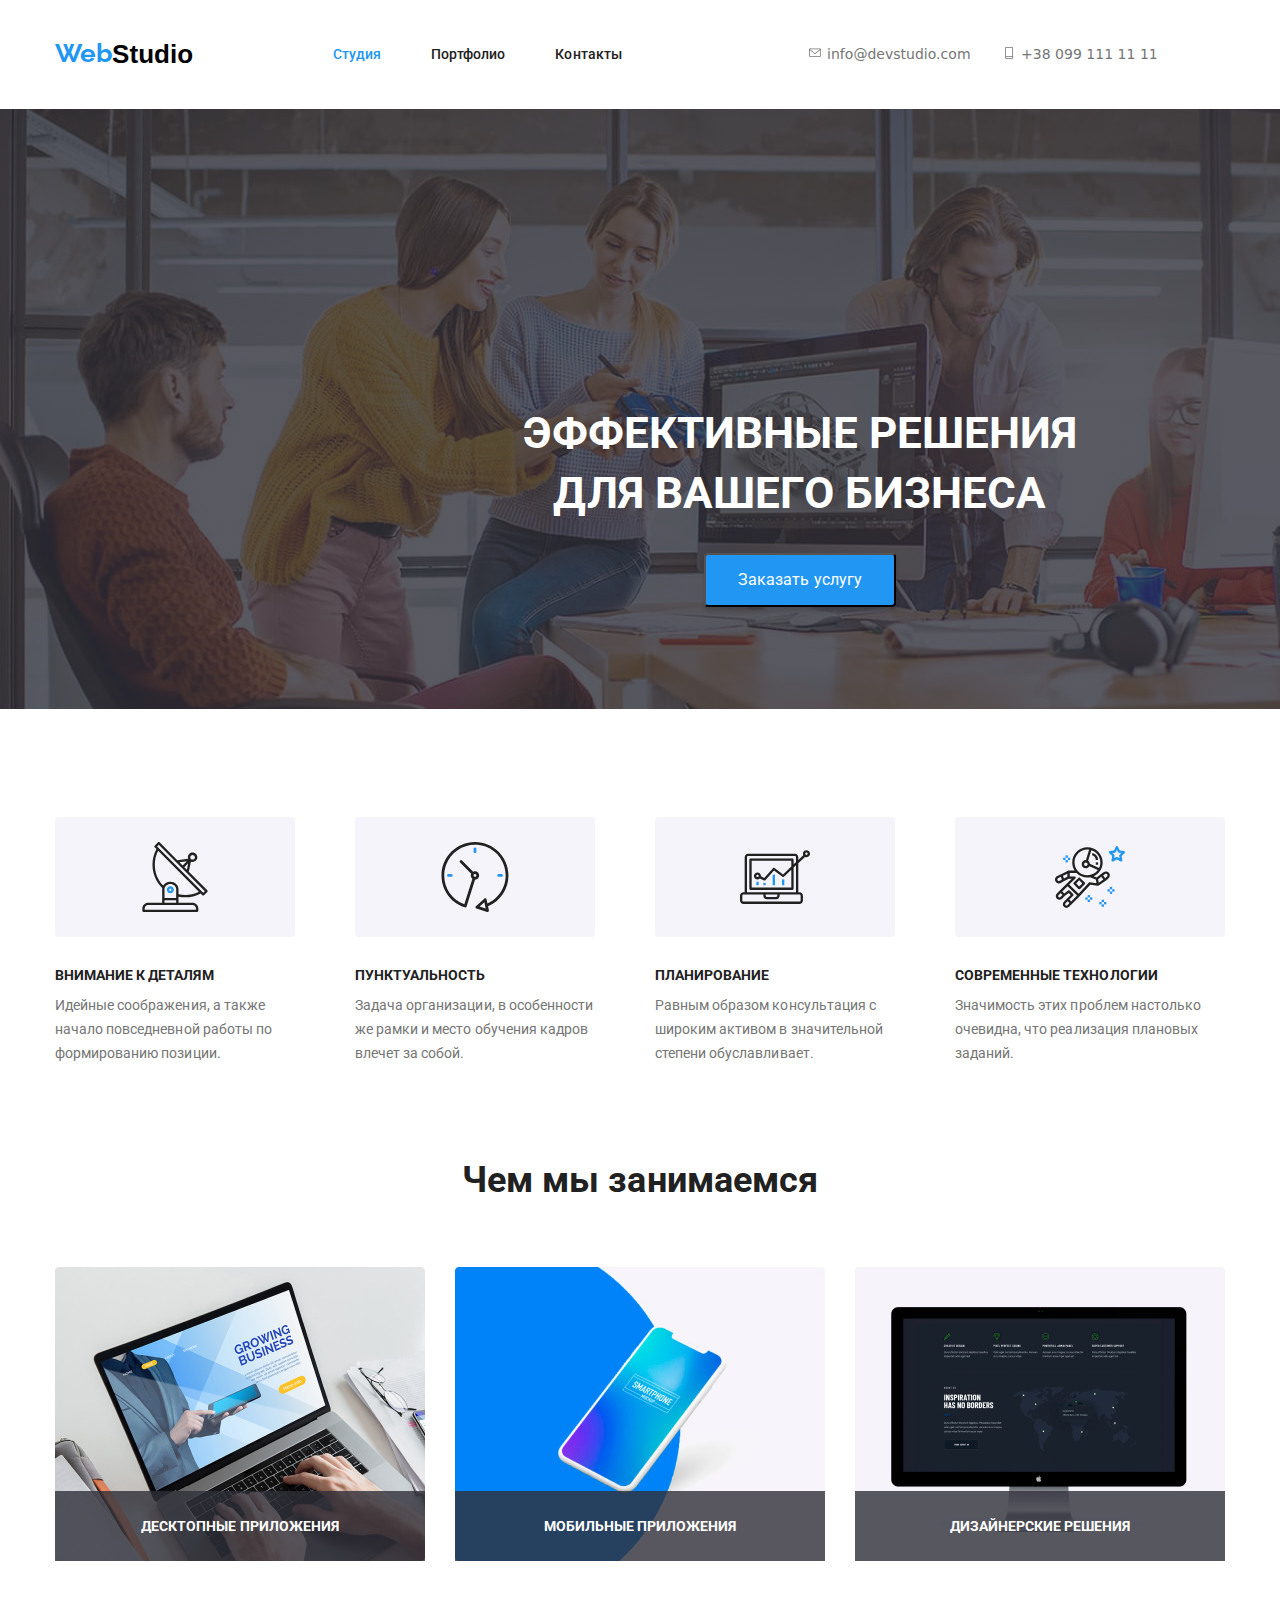
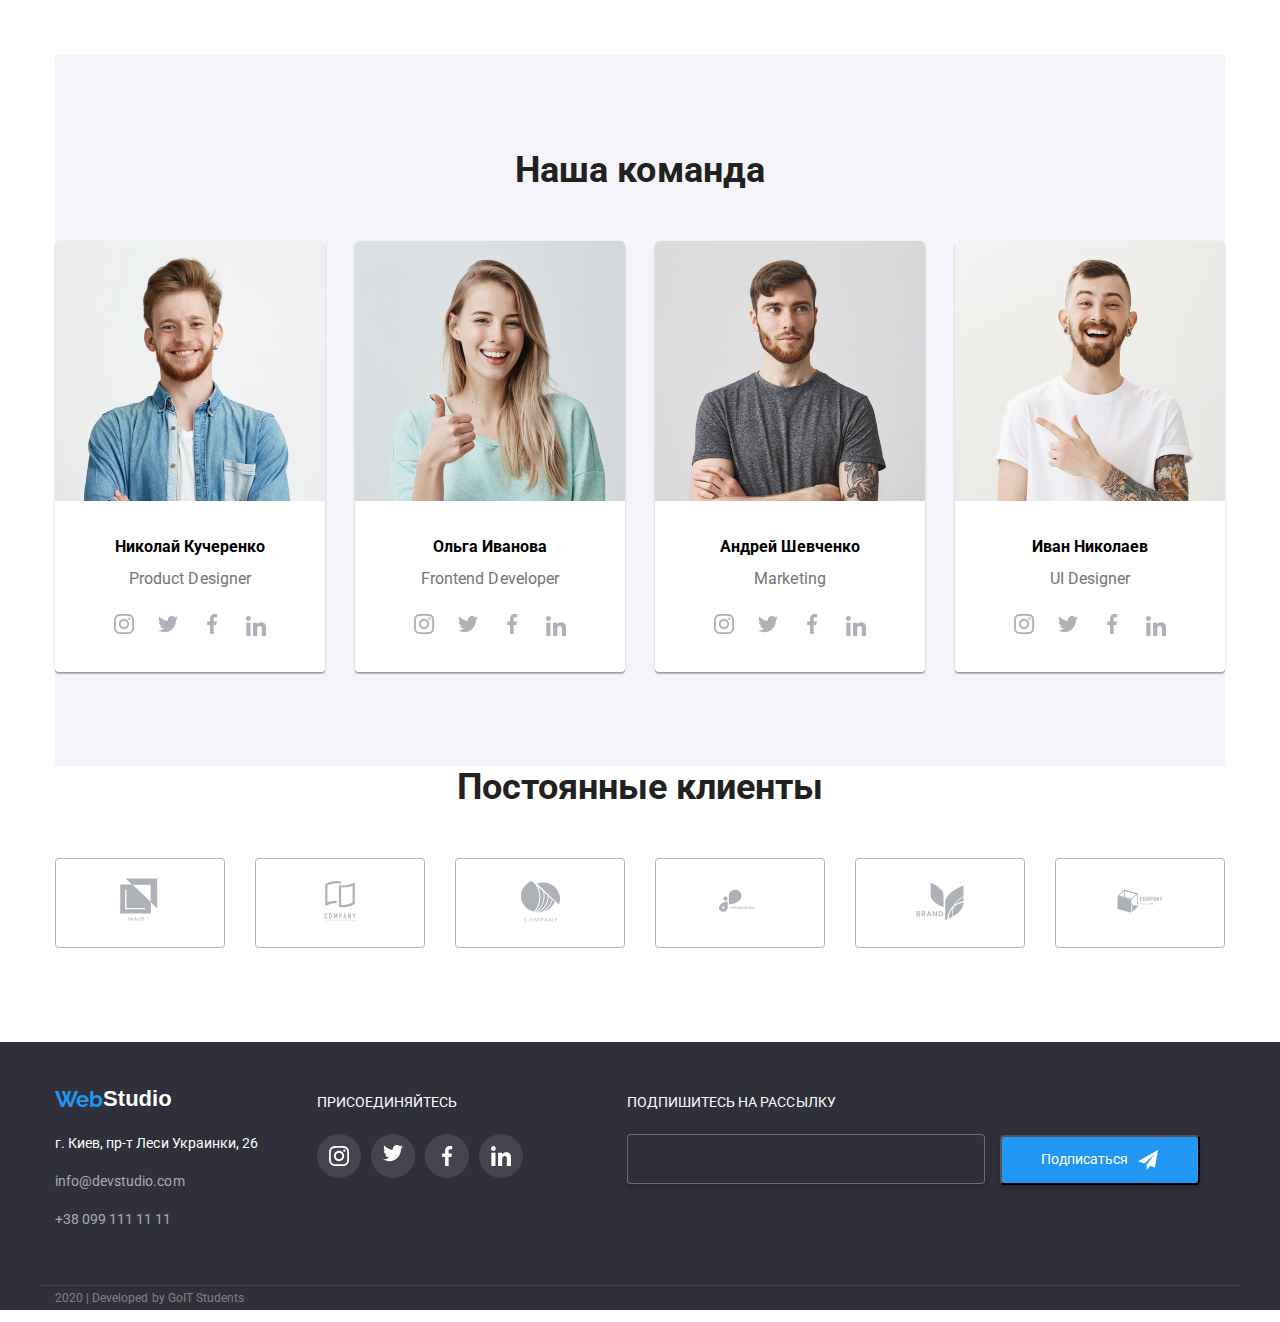
==== index.html @ 5f619fb1 "Вносит коррект в html" ====
<!DOCTYPE html>
<html lang="ru">
  <head>
    <meta charset="UTF-8" />
    <meta name="viewport" content="width=device-width, initial-scale=1.0" />
    <title>Document</title>
    <link
      href="https://fonts.googleapis.com/css2?family=Raleway&family=Roboto&display=swap"
      rel="stylesheet"
    />
    <link
      rel="stylesheet"
      href="https://cdnjs.cloudflare.com/ajax/libs/modern-normalize/0.6.0/modern-normalize.min.css"
    />
    <link rel="stylesheet" href="./css/style.css" />
  </head>

  <body class="body">
    <!--HEAD-->
    <header class="page-header">
      <div class="container main-nav">
        <a href="index.html" class="logo">
          Web
          <span class="studio"> Studio </span>
        </a>

        <!-- NAVIGATION -->
        <nav class="container">
          <ul class="site-nav list">
            <li class="site-nav item">
              <a href="index.html" class="link current"> Студия</a>
            </li>
            <li class="site-nav item">
              <a href="./portfolio.html" class="link">Портфолио</a>
            </li>
            <li class="site-nav item">
              <a href="/контакты" class="link">Контакты</a>
            </li>
          </ul>
        </nav>

        <!--CONTACTS-->
        <div class="container">
          <ul class="contacts list">
            <li class="items">
              <a href="malito:info@devstudio.com" class="link">
          <svg class="contacts-icon">
            <use href="./img/symbol-defs-non.svg#icon-envelope"></use>
          </svg>
              info@devstudio.com
              </a>
            </li>
            <li class="items">
                    <a href="tel:+38096 111 11 11" class="link">
                      <svg class="contacts-icon">
                        <use href="./img/symbol-defs-non.svg#icon-phone"></use>
                  
                  </svg>              
                +38 099 111 11 11 </a>
                
            </li>
          </ul>
        </div>
      </div>
    </header>

    <!--MAIN INFO-->

    <main>
      <!--START-->
      <section class="section hero">
      <div class="container">
        <h1 class="hero-title">ЭФФЕКТИВНЫЕ РЕШЕНИЯ ДЛЯ ВАШЕГО БИЗНЕСА</h1>
        <button class="hero-button">Заказать услугу</button>
      </section>
      </div>

      <!--ADVANTAGES-->
      <div class="container">
      <section class="section features">
           <ul class="advantages list">
            <li class="details">
              <div class="advantages-image"> 
                <svg class="icon">
                <use href="./img/symbol-defs-non.svg#icon-antenna"></use>
                </svg>
              </div>
               <h2 class="section-item">ВНИМАНИЕ К ДЕТАЛЯМ</h2>
              <p class="section-text">
                Идейные соображения, а также начало повседневной работы по
                формированию позиции.
              </p>
            </li>

            <li class="details">
              <div class="advantages-image">
                <svg class="icon">
                  <use href="./img/symbol-defs-non.svg#icon-clock"></use>
                </svg>
              </div>
            <h2 class="section-item">ПУНКТУАЛЬНОСТЬ</h2>
              <p class="section-text">
                Задача организации, в особенности же рамки и место обучения
                кадров влечет за собой.
              </p>
            </li>
            <li class="details">
              <div class="advantages-image">
                <svg class="icon">
                  <use href="./img/symbol-defs-non.svg#icon-diagram"></use>
                </svg>
              </div>
              <h2 class="section-item">ПЛАНИРОВАНИЕ</h2>
              <p class="section-text">
                Равным образом консультация с широким активом в значительной
                степени обуславливает.
              </p>
            </li>
            <li class="details">
              <div class="advantages-image">
                <svg class="icon">
                  <use href="./img/symbol-defs-non.svg#icon-astronaut"></use>
                </svg>
                </div>
              <h2 class="section-item">СОВРЕМЕННЫЕ ТЕХНОЛОГИИ</h2>
              <p class="section-text">
                Значимость этих проблем настолько очевидна, что реализация
                плановых заданий.
              </p>
            </li>
          </ul>
        </section>
      </div>

      <!--INFO ABOUT COMPANY -->
      <div class="container">
<section class="section aboutcompany">
         <h2 class="section-title">Чем мы занимаемся</h2>
          <ul class="works list">
            <li class="occupation box1">
              <a href="/">
                <h3 class="section-title-company">ДЕСКТОПНЫЕ ПРИЛОЖЕНИЯ</h3>
              </a>
            </li>
            <li class="occupation box2">
              <a href="/">
                 <h3 class="section-title-company">МОБИЛЬНЫЕ ПРИЛОЖЕНИЯ</h3>
              </a>
            </li>
            <li class="occupation box3">
              <a href="/">
                
                <h3 class="section-title-company">ДИЗАЙНЕРСКИЕ РЕШЕНИЯ</h3>
              </a>
            </li>
          </ul>
          </div>
        </section>
      

      <!--TEAM-->
      <div class="container">
        <section class="ourteam section">
          <h2 class="section-title">Наша команда</h2>
          <ul class="team">
            <li class="members">
              <img src="img/tk1.jpg" alt="Николай Кучеренко" width="270" />
              <h3 class="name">Николай Кучеренко</h3>
              <p class="position">Product Designer</p>
              <ul class="social list">
                <li class="links">
                  <a href="/">
                  <svg class="social-icon">
                  <use href="./img/symbol-defs-non.svg#icon-instagram2"></use>
                  </svg>
                  </a>
                </li>
                <li class="links">
                  <a href="/">
                  <svg class="social-icon">
                    <use href="./img/symbol-defs-non.svg#icon-twitter1"></use>
                  </svg>
                  </a>
                </li>
                <li class="links">
                  <a href="/">
                    <svg class="social-icon">
                      <use href="./img/symbol-defs-non.svg#icon-facebook1"></use>
                    </svg></a>
                </li>
                <li class="links">
                  <svg class="social-icon">
                    <use href="./img/symbol-defs-non.svg#icon-linkedin1"></use>
                  </svg></a>
                </li>
              </ul>
            </li>
            <li class="members">
              <img src="img/tk2.jpg" alt="Ольга Иванова" width="270" />
              <h3 class="name">Ольга Иванова</h3>
              <p class="position">Frontend Developer</p>
              <ul class="social list">
                <li class="links">
                  <a href="/">
                    <svg class="social-icon">
                      <use href="./img/symbol-defs-non.svg#icon-instagram2"></use>
                    </svg>
                  </a>
                </li>
                <li class="links">
                  <a href="/">
                    <svg class="social-icon">
                      <use href="./img/symbol-defs-non.svg#icon-twitter1"></use>
                    </svg>
                  </a>
                </li>
                <li class="links">
                  <a href="/">
                    <svg class="social-icon">
                      <use href="./img/symbol-defs-non.svg#icon-facebook1"></use>
                    </svg></a>
                </li>
                <li class="links">
                  <svg class="social-icon">
                    <use href="./img/symbol-defs-non.svg#icon-linkedin1"></use>
                  </svg></a>
                </li>
              </ul>
              </li>
            <li class="members">
              <img src="img/tk3.jpg" alt="Андрей Шевченко" width="270" />
              <h3 class="name">Андрей Шевченко</h3>
              <p class="position">Marketing</p>
              <ul class="social list">
                <li class="links">
                  <a href="/">
                    <svg class="social-icon">
                      <use href="./img/symbol-defs-non.svg#icon-instagram2"></use>
                    </svg>
                  </a>
                </li>
                <li class="links">
                  <a href="/">
                    <svg class="social-icon">
                      <use href="./img/symbol-defs-non.svg#icon-twitter1"></use>
                    </svg>
                  </a>
                </li>
                <li class="links">
                  <a href="/">
                    <svg class="social-icon">
                      <use href="./img/symbol-defs-non.svg#icon-facebook1"></use>
                    </svg></a>
                </li>
                <li class="links">
                  <svg class="social-icon">
                    <use href="./img/symbol-defs-non.svg#icon-linkedin1"></use>
                  </svg></a>
                </li>
              </ul>
              </li>
            <li class="members">
              <img src="img/tk4.jpg" alt="Иван Николаев" width="270" />
              <h3 class="name">Иван Николаев</h3>
              <p class="position">UI Designer</p>
              <ul class="social list">
                <li class="links">
                  <a href="/">
                    <svg class="social-icon">
                      <use href="./img/symbol-defs-non.svg#icon-instagram2"></use>
                    </svg>
                  </a>
                </li>
                <li class="links">
                  <a href="/">
                    <svg class="social-icon">
                      <use href="./img/symbol-defs-non.svg#icon-twitter1"></use>
                    </svg>
                  </a>
                </li>
                <li class="links">
                  <a href="/">
                    <svg class="social-icon">
                      <use href="./img/symbol-defs-non.svg#icon-facebook1"></use>
                    </svg></a>
                </li>
                <li class="links">
                  <svg class="social-icon">
                    <use href="./img/symbol-defs-non.svg#icon-linkedin1"></use>
                  </svg></a>
                </li>
              </ul>
              </li>
        </section>
      </div>

      <!--CUSTOMERS-->
      <div class="container">
      <section class="section partners">
        <h2 class="section-title">Постоянные клиенты</h2>
        <ul class="customers list">
          <li class="examples">
            <a href="/">
                <svg class="customers-icon" width="45px" height="50px">
                <use href="./img/symbol-defs-non.svg#icon-client1"></use>
              </svg>
              </a>
          </li>
          <li class="examples">
            <a href="/">
              <svg class="customers-icon" width="40px" height="52px">
                <use href="./img/symbol-defs-non.svg#icon-client2"></use>
              </svg>
            </a>
          </li>
          <li class="examples">
            <a href="/">
              <svg class="customers-icon" width="41px" height="43px">
                <use href="./img/symbol-defs-non.svg#icon-client3"></use>
              </svg> </a>
          </li>
          <li class="examples">
            <a href="/">
              <svg class="customers-icon" width="80px" height="42px">
                <use href="./img/symbol-defs-non.svg#icon-client4"></use>
              </svg></a>
          </li>
          <li class="examples">
            <a href="/">
              <svg class="customers-icon" width="60px" height="47px">
                <use href="./img/symbol-defs-non.svg#icon-client5"></use>
              </svg></a>
          </li>
          <li class="examples">
            <a href="/" class="image">
              <svg class="customers-icon" width="88px" height="45px">
                <use href="./img/symbol-defs-non.svg#icon-client6"></use>
              </svg></a>
          </li>
        </ul>
      </section>
      
    </main>

    <footer class="footer">
      <div class="footer container">
             
        <div class="contact-footer list">
          <a href="index.html" class="logo">
            Web <span class="studio"> Studio </span>
          </a>
        <address class="address-footer list">
        <p class="addresses-details">г. Киев, пр-т Леси Украинки, 26 </p>
        <p class="addresses"><a href="malito:info@devstudio.com">info@devstudio.com </a></p>
        <p class="addresses"><a href="tel:+380961111111"> +38 099 111 11 11</a></p>

        
        </ul>
        </address>
        </div>
        

      <div class="info">
      <p class="join">ПРИСОЕДИНЯЙТЕСЬ</p>
      <ul class="social-links list">
        <li class="reference">
          <svg class="reference-icon">
          <use href="./img/symbol-defs-non.svg#icon-instagramwhite"></use>
          </svg></a>
        </li>

        <li class="reference">
          <a href="/">
            <svg class="reference-icon" width="20px">
              <use href="./img/symbol-defs-non.svg#icon-twitterwhite"></use>
            </svg></a>
        </li>
        <li class="reference">
          <svg class="reference-icon">
            <use href="./img/symbol-defs-non.svg#icon-facebookwhite"></use>
          </svg></a>
        </li>
        <li class="reference">
          <svg class="reference-icon">
            <use href="./img/symbol-defs-non.svg#icon-linkedinwhite"></use>
          </svg></a>
        </li>
      </ul>
      </div>

      <div class="distribution">
      <p class="subscribe">ПОДПИШИТЕСЬ НА РАССЫЛКУ</p>
      <input class="email" name="/" id="/" />
      <button class="button-footer"> 
         Подписаться
        <svg class="button-icon">
        <use href="./img/symbol-defs-non.svg#icon-iconsend"></use>
        </svg> </button>
      </div>
  

   
  </div>
  
    <p class="developed container">2020 | Developed by GoIT Students</p>
  
    </footer>
    </body>
</html>
---- css/style.css ----
:root {
  --font-family: "Roboto", sans-serif;
  --black-color: #000000;
  --very-dark-grey-color: #212121;
  --dark-grey-color: #757575;
  --blue: #2196f3;
  --white: #ffffff;
  --forbutton: #f5f4fa;
  --foricon: #afb1b8;
  box-sizing: border-box;
}

*::before,
*::after {
  box-sizing: inherit;
}

/*main text color
  black-color: #000000; */

/*secondary text color"
  very-dark-grey-color: #212121;
  dark-grey-color: #757575; */

/*accent color
  blue: #2196f3; */

/*other colors
color: rgb(172, 160, 160);
color: white;
color: rgba(255, 255, 255, 0.6);
background color company: rgba(47, 48, 58, 0.8); 
background color footer: #2F303A;*/

.body {
  --font-family: "Roboto", sans-serif;
  background-color: var(--white);
}

/*utilits*/
.list {
  list-style: none;
}

.container {
  width: 1200px;
  padding-left: 15px;
  padding-right: 15px;
  margin-left: auto;
  margin-right: auto;
}

/*Main nav*/
.main-nav {
  display: flex;
  align-items: center;
  padding-bottom: 0px;
  margin-bottom: 0px;
}

/*main logo*/
.logo {
  display: flex;
  font-family: "Raleway", sans-serif;
  font-weight: bold;
  letter-spacing: 0.03px;
  color: var(--blue);
  text-decoration: none;
}

.page-header .logo {
  font-size: 26px;
}

.footer .logo {
  font-size: 22px;
  padding-top: 45px;
}
.studio {
  font-family: "Ralewey", sans-serif;
  font-weight: bold;
  letter-spacing: 0.03px;
  margin-right: 85px;
}

.page-header .studio {
  font-size: 26px;
  line-height: 31px;
  color: var(--black-color);
}

.footer .studio {
  font-size: 22px;
  color: var(--white);
  text-decoration: none;
}

/*navigation */

.site-nav {
  display: flex;
  font-family: var(--font-family);
  font-size: 14px;
  font-style: normal;
  font-weight: 500;
  letter-spacing: 0.02px;
}

.site-nav .item {
  margin-right: 50px;
}

.site-nav .item:last-child {
  margin-right: 0px;
}

.site-nav .link {
  display: block;
  color: var(--very-dark-grey-color);
  padding-top: 32px;
  padding-bottom: 33px;
  text-decoration: none;
}
.site-nav .link:hover,
.site-nav .link:focus {
  color: var(--blue);
}

.site-nav .link.current {
  color: var(--blue);
}

/*contacts */
.contacts {
  display: inline-flex;
  justify-items: center;
  margin-left: auto;
  text-decoration: none;
  font-size: 14px;
  font-style: normal;
  font-weight: 500;
  letter-spacing: 0.02px;
}

.contacts .item:last-child {
  margin-right: 0px;
}

.items .link {
  display: block;
  justify-content: center;
  padding-top: 32px;
  padding-bottom: 33px;
  margin-right: 30px;
  margin-bottom: 0px;
  text-decoration: none;
  color: var(--dark-grey-color);
}
.contacts .link:hover,
.contacts .link:focus {
  color: var(--blue);
}
.contacts-icon:hover {
  color: var(--blue);
}

.blink:hover,
.blink:focus {
  background-color: var(--blue);
  color: var(--white);
}

.contacts-icon {
  display: inline-flex;
  justify-content: center;
  align-items: center;
  border: 0px;
  width: 16px;
  height: 12px;
  padding: 0px;
  fill: currentColor;
}

/* hero*/

.hero {
  display: block;
  flex-direction: column;
  align-items: center;
  text-align: center;
  background-image: linear-gradient(
      rgba(47, 48, 58, 0.8),
      rgba(47, 48, 58, 0.8)
    ),
    url(../img/header_img_sq.jpg);
  background-repeat: no-repeat;
  background-size: cover;
  min-width: 1600px;
  min-height: 600px;
  margin-left: auto;
  margin-right: auto;
  padding: 0px;
}
.hero-title {
  display: block;
  margin: 0px;
  padding-top: 200px;
  padding-right: 272px;
  padding-left: 272px;
  padding-bottom: 30px;
  color: var(--white);
  font-family: var(--font-family);
  font-size: 44px;
  line-height: 60px;
  letter-spacing: 0.06px;
  text-align: center;
}

.hero-button {
  display: inline-flex;
  padding: 10px 32px;
  color: var(--white);
  font-size: 16px;
  line-height: 30px;
  letter-spacing: 0.06px;
  background-color: var(--blue);
  box-shadow: 0px 4px 4px rgba(0, 0, 0, 0.15);
  border-radius: 4px;
}

/*common section options*/

.section {
  display: block;
  font-family: var(--font-family);
  font-style: normal;
  padding-top: 94px;
  padding-bottom: 94px;
  margin: 0px;
  align-items: center;
}

.section-title {
  margin: 0px;
  padding-bottom: 50px;
  text-align: center;
  font-weight: bold;
  font-size: 36px;
  line-height: 42px;
  letter-spacing: 0.03px;
  color: var(--very-dark-grey-color);
}

.section-item {
  margin-top: 30px;
  margin-bottom: 10px;
  font-weight: bold;
  font-size: 14px;
  line-height: 16px;
  letter-spacing: 0.03px;
  color: var(--very-dark-grey-color);
}

.section-text {
  margin: 0px;
  font-style: normal;
  font-weight: normal;
  font-size: 14px;
  line-height: 24px;
  letter-spacing: 0.03px;
  color: var(--dark-grey-color);
}

/*advantages options*/
.features {
  padding-bottom: 0px;
}
.advantages {
  display: flex;
  margin-bottom: 0px;
  padding-left: 0px;
  justify-content: space-between;
  font-family: var(--font-family);
  color: var(--very-dark-grey-color);
  text-decoration: none;
  font-size: 14px;
  font-style: normal;
  font-weight: 500;
  letter-spacing: 0.02px;
}

.details {
  width: 270px;
  display: block;
  padding-right: 30px;
}

.details:last-child {
  padding-right: 0px;
}

.advantages-image {
  display: flex;
  justify-content: center;
  align-items: center;
  height: 120px;
  background-color: #f5f4fa;
  border-radius: 4px;
}

.icon {
  width: 70px;
  height: 70px;
}
.
/* background-icon*/
/*
.antena::before {
  content: "";
  display: block;
  background-repeat: no-repeat;
  background-size: contain;
  background-position: center;
}


.astronaut::before {
  content: "";
  height: 120px;
  display: block;
  background-color: #f5f4fa;
  background-image: url(/img/astronaut.svg);
  background-repeat: no-repeat;
  background-size: contain;
  background-position: center;
}
.clock::before {
  content: "";
  height: 120px;
  display: block;
  background-color: #f5f4fa;
  background-image: url(/img/clock.svg);
  background-repeat: no-repeat;
  background-size: contain;
  background-position: center;
}
.vector::before {
  content: "";
  height: 120px;
  display: block;
  background-color: #f5f4fa;
  background-image: url(/img/diagram.svg);
  background-repeat: no-repeat;
  background-size: contain;
  background-position: center;
}
*/



/*company options*/
/*section*/

.aboutcompany {
  padding-top: 0px;
}

.works {
  display: flex;
  margin-left: 0px;
  padding-left: 0px;
  margin-bottom: 0px;
  justify-content: space-between;
}

.occupation {
  display: flex;
  align-items: flex-end;
  padding-right: 30px;
}

.box1 {
  background-image: url(/img/box1.jpg);
  width: 370px;
  height: 294px;
}

.box2 {
  background-image: url(/img/box2.jpg);
  width: 370px;
  height: 294px;
}

.box3 {
  background-image: url(/img/box3.jpg);
  width: 370px;
  height: 294px;
}

.occupation:last-child {
  padding-right: 0px;
}

.section-title-company {
  align-items: center;
  text-align: center;
  padding-top: 27px;
  padding-bottom: 27px;
  margin-top: 0;
  margin-bottom: 0px;
  background-color: rgba(47, 48, 58, 0.8);
  color: var(--white);
  width: 370px;
  height: 70px;
  font-style: normal;
  font-weight: bold;
  font-size: 14px;
  line-height: 16px;
  letter-spacing: 0.03px;
}

.section-item.company:last-child {
  padding-right: 0px;
}

/*team section */

.ourteam {
  background-color: #f5f4fa;
}
.team {
  display: flex;
  padding-top: 0px;
  margin-top: 0px;
  margin-bottom: 0px;
  margin-left: 0px;
  padding-left: 0px;
  justify-content: space-between;
  padding-right: 30px;
}

.members {
  display: block;
  align-items: center;
  background-color: var(--white);
  border-radius: 4px;
  box-shadow: 0px 2px 1px rgba(0, 0, 0, 0.2), 0px 1px 1px rgba(0, 0, 0, 0.14),
    0px 1px 3px rgba(0, 0, 0, 0.12);
}

.members:not(:last-child) {
  margin-right: 30px;
}
.name {
  text-align: center;
  margin-top: 30px;
  margin-bottom: 0px;
  font-weight: bold;
  font-size: 16px;
  line-height: 24px;
  letter-spacing: 0.03px;
}

.position {
  text-align: center;
  margin-top: 10px;
  margin-bottom: 0px;
  font-style: normal;
  font-weight: normal;
  font-size: 16px;
  line-height: 19px;
  letter-spacing: 0.03px;
  color: var(--dark-grey-color);
}

.social {
  display: flex;
  padding-left: 0px;
  margin-bottom: 24px;
  justify-content: center;
  margin-top: 16px;
}

.social-icon {
  width: 20px;
  height: 20px;
  fill: #afb1b8;
}
.social-icon:hover {
  background-color: var(--blue);
  fill: var(--white);
}

.links:hover {
  border-radius: 50%;
  background-color: var(--blue);
  fill: var(--white);
}

.links {
  display: flex;
  justify-content: center;
  align-items: center;
  border-radius: 50%;
  width: 44px;
  height: 44px;
  cursor: pointer;
}

.links:last-child {
  padding-right: 0px;
}

/*customers*/

/*section*/
.partners {
  padding-top: 0px;
}

.customers {
  display: flex;
  margin-top: 0px;
  margin-bottom: 0px;
  padding-left: 0px;
  justify-content: space-between;
}

.customers-icon {
  fill: var(--foricon);
}

.customers-icon:hover {
  fill: var(--blue);
}

.examples {
  display: flex;
  align-items: center;
  justify-content: center;
  width: 170px;
  height: 90px;
  margin-right: 30px;
  border: 1px solid #afb1b8;
  border-radius: 4px;
}

.examples:hover {
  border: 1px solid var(--blue);
  fill: var(--blue);
}

.examples:last-child {
  margin-right: 0px;
}

/*portfolio */

/*filters*/

.filter {
  display: flex;
  justify-content: center;
  text-align: center;
  margin-bottom: 50px;
}

.filter-items {
  display: inline-block;
  margin-right: 8px;
  justify-content: center;
  text-align: center;
  color: var(--very-dark-grey-color);
  background-color: var(--forbutton);
  font-weight: 500;
  font-size: 16px;
  line-height: 26px;
  text-align: center;
  letter-spacing: 0.03px;
}

.projects .button-secondary {
  margin: 0;
  padding: 6px 22px;
  letter-spacing: 0.03em;
  line-height: 1.62;
  box-shadow: 0px 2px 2px rgba(0, 0, 0, 0.12);
  text-shadow: 0px 4px 4px rgba(0, 0, 0, 0.25);
  border-radius: 4px;
  border: 0;
}

.filter-items:last-child {
  margin-right: 0px;
}

/*projects*/

.invisible-heading {
  display: none;
}
.flex-container {
  display: flex;
  padding-bottom: 0px;
  margin-bottom: 94px;
  margin-left: 0px;
}

.projects {
  display: flex;
  align-items: center;
  padding-left: 0px;
  flex-wrap: wrap;
  text-decoration: none;
  font-family: var(--font-family);
  font-style: normal;
}

.flex-elements {
  display: block;
  width: 370px;
  margin-right: 30px;
  margin-bottom: 30px;
  border: 1px solid #eeeeee;
}

.flex-elements:last-child {
  padding-right: 0px;
}

.flex-elements:nth-last-child(-n + 3) {
  margin-bottom: 0px;
}

.flex-elements:nth-child(3n) {
  margin-right: 0;
}

a {
  text-decoration: none;
}

.name-project {
  margin-top: 20px;
  margin-left: 20px;
  margin-bottom: 0px;
  font-size: 18px;
  line-height: 36px;
  letter-spacing: 0.06px;
  color: var(--very-dark-grey-color);
}

.type-project {
  margin-left: 20px;
  margin-top: 0px;
  padding-bottom: 0px;
  font-weight: normal;
  font-size: 16px;
  line-height: 30px;
  letter-spacing: 0.03px;
  color: var(--dark-grey-color);
  text-decoration: none;
}

.projects .description {
  color: var(--white);
  background-color: var(--blue);
  text-decoration: none;
}

/*footer */

.footer {
  font-family: var(--font-family);
  font-style: normal;
  font-weight: normal;
  font-size: 14px;
  line-height: 24px;
  letter-spacing: 0.03px;
  color: var(--white);
  background-color: #2f303a;
}

.footer .container {
  display: flex;
  justify-content: stretch;
  align-items: baseline;
}

.contact-footer {
  display: block;
  margin-left: 0px;
  padding-bottom: 28px;
  font-style: normal;
}

.address-footer {
  display: block;
  margin-top: 20px;
  font-style: normal;
  line-height: 24px;
}

.addresses-details {
  padding-bottom: 0px;
  margin-top: 0px;
}

.addresses {
  display: block;
  padding-bottom: 0px;
  margin-top: 0px;
}
.addresses a {
  font-style: normal;
  color: rgba(255, 255, 255, 0.6);
  text-decoration: none;
  line-height: 24px;
}

/*join us*/

.info {
  display: block;
  padding-left: 59px;
}

.join {
  display: block;
  padding-top: 45px;
  margin: 0px;
}
.social-links {
  display: flex;
  justify-content: space-between;
  align-items: center;
  padding-left: 0px;
  padding-top: 20px;
  margin-bottom: 0px;
  margin-top: 0px;
}

.reference {
  display: inline-flex;
  justify-content: center;
  align-items: center;
  border-radius: 50%;
  width: 44px;
  height: 44px;
  background: rgba(255, 255, 255, 0.1);
  margin-right: 10px;
  cursor: pointer;
}

.reference-icon {
  width: 20px;
  height: 20px;
  fill: var(--white);
}

.reference:hover {
  background-color: var(--blue);
}

/*subscribe */

.distribution {
  display: inline-block;
  padding-left: 94px;
  padding-top: 45px;
  margin: 0px;
}

.subscribe {
  padding-bottom: 20px;
  display: block;
  margin: 0px;
}

.email {
  display: inline-block;
  width: 358px;
  height: 50px;
  margin-right: 12px;
  border: 1px solid rgba(255, 255, 255, 0.3);
  box-sizing: border-box;
  box-shadow: 0px 4px 4px rgba(0, 0, 0, 0.15);
  border-radius: 4px;
  background-color: #2f303a;
}

.button-footer {
  display: inline-flex;
  width: 200px;
  height: 50px;
  background: var(--blue);
  color: var(--white);
  box-shadow: 0px 4px 4px rgba(0, 0, 0, 0.15);
  border-radius: 4px;
  justify-content: center;
  align-items: center;
  text-align: center;
}

.button-icon {
  width: 20px;
  height: 20px;
  margin-left: 10px;
}

/*copirate*/
.developed {
  display: flex;
  justify-self: center;
  align-content: center;
  border-top: 1px solid rgba(255, 255, 255, 0.1);
  font-style: normal;
  font-weight: normal;
  font-size: 12px;
  line-height: 24px;
  color: rgba(255, 255, 255, 0.4);
}
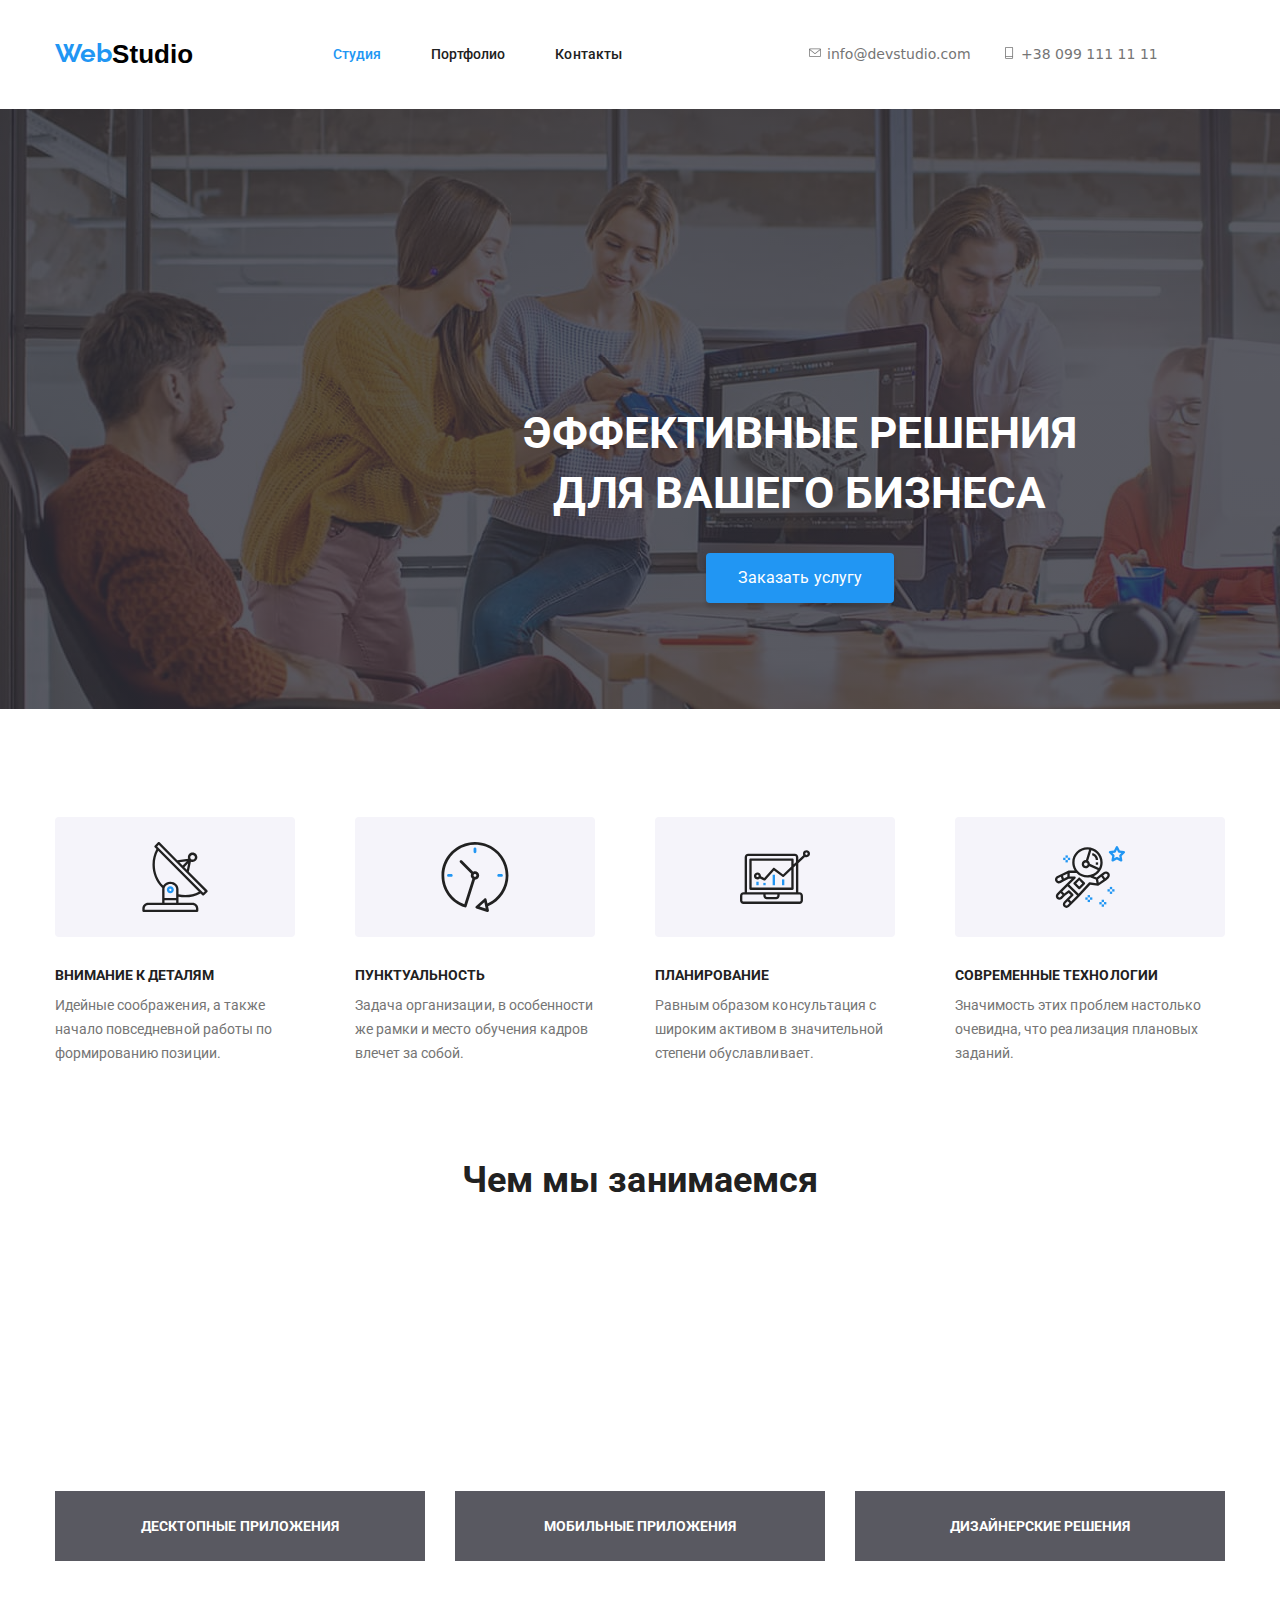
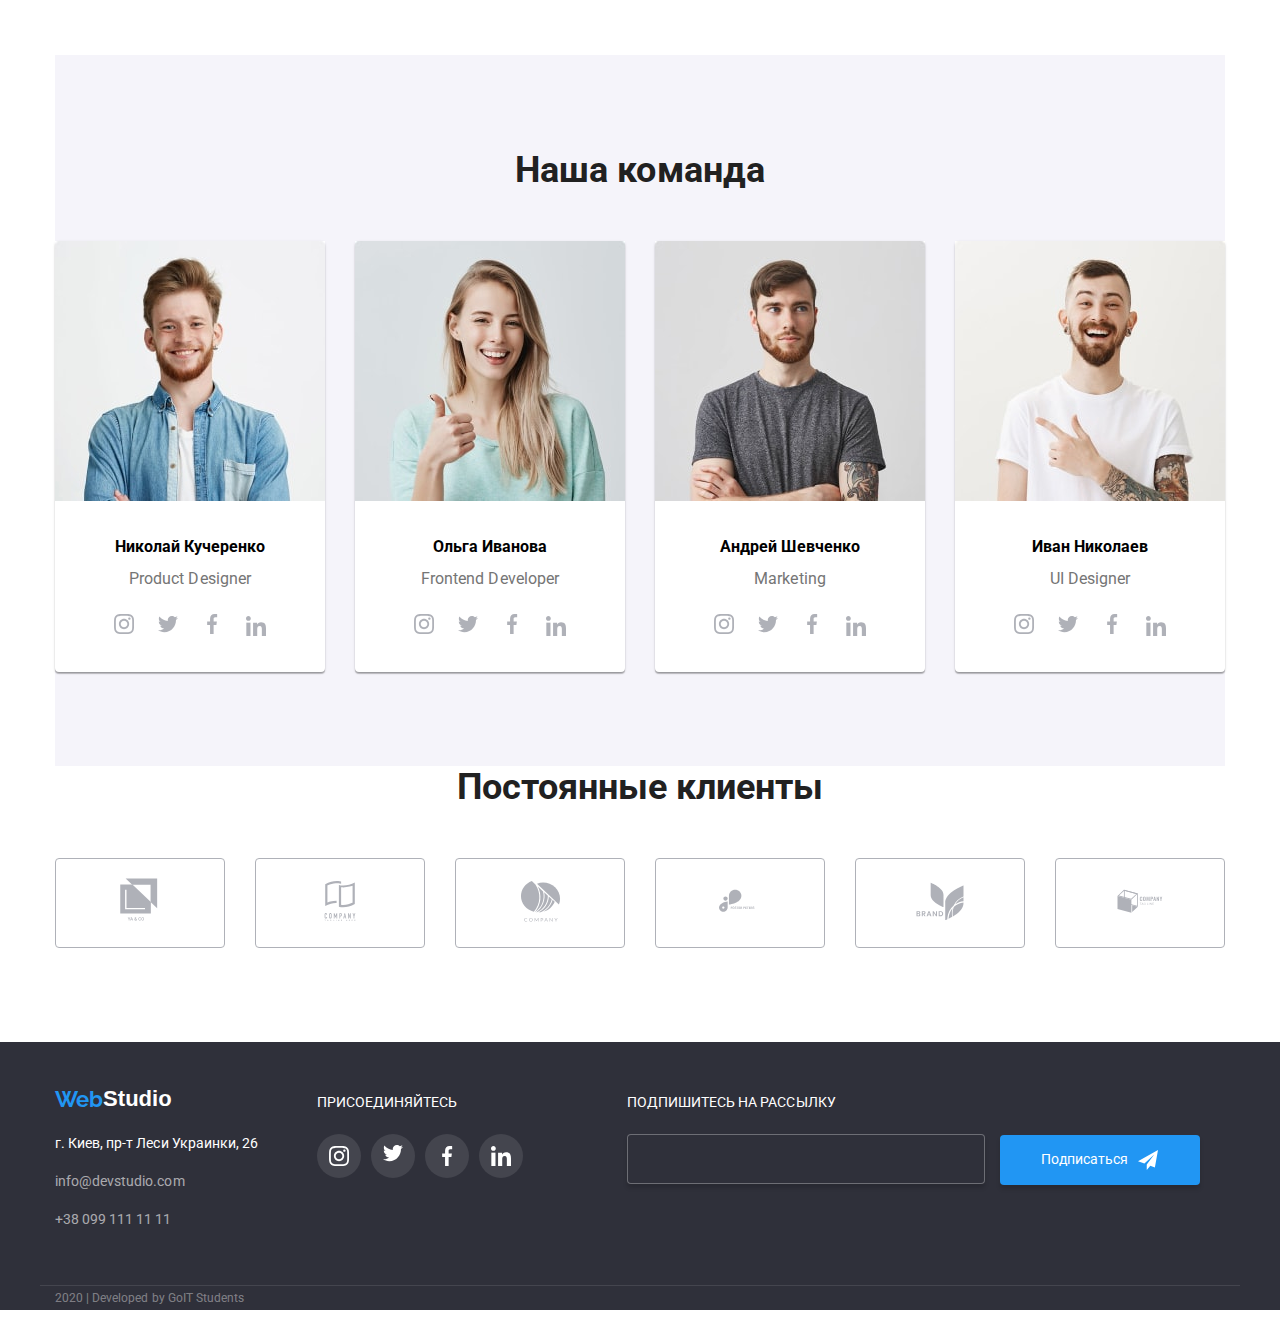
==== commit a5b9d64f: "Оптимизированные картинки" ====
--- a/index.html
+++ b/index.html
@@ -149,7 +149,6 @@
             </li>
             <li class="occupation box3">
               <a href="/">
-                
                 <h3 class="section-title-company">ДИЗАЙНЕРСКИЕ РЕШЕНИЯ</h3>
               </a>
             </li>
@@ -164,7 +163,7 @@
           <h2 class="section-title">Наша команда</h2>
           <ul class="team">
             <li class="members">
-              <img src="img/tk1.jpg" alt="Николай Кучеренко" width="270" />
+              <img src="img/tk1-min.jpg" alt="Николай Кучеренко" width="270" />
               <h3 class="name">Николай Кучеренко</h3>
               <p class="position">Product Designer</p>
               <ul class="social list">
@@ -196,7 +195,7 @@
               </ul>
             </li>
             <li class="members">
-              <img src="img/tk2.jpg" alt="Ольга Иванова" width="270" />
+              <img src="img/tk2-min.jpg" alt="Ольга Иванова" width="270" />
               <h3 class="name">Ольга Иванова</h3>
               <p class="position">Frontend Developer</p>
               <ul class="social list">
@@ -228,7 +227,7 @@
               </ul>
               </li>
             <li class="members">
-              <img src="img/tk3.jpg" alt="Андрей Шевченко" width="270" />
+              <img src="img/tk3-min.jpg" alt="Андрей Шевченко" width="270" />
               <h3 class="name">Андрей Шевченко</h3>
               <p class="position">Marketing</p>
               <ul class="social list">
@@ -260,7 +259,7 @@
               </ul>
               </li>
             <li class="members">
-              <img src="img/tk4.jpg" alt="Иван Николаев" width="270" />
+              <img src="img/tk4-min.jpg" alt="Иван Николаев" width="270" />
               <h3 class="name">Иван Николаев</h3>
               <p class="position">UI Designer</p>
               <ul class="social list">
--- a/css/style.css
+++ b/css/style.css
@@ -51,6 +51,7 @@
 }
 
 /*Main nav*/
+
 .main-nav {
   display: flex;
   align-items: center;
@@ -162,12 +163,6 @@
 }
 .contacts-icon:hover {
   color: var(--blue);
-}
-
-.blink:hover,
-.blink:focus {
-  background-color: var(--blue);
-  color: var(--white);
 }
 
 .contacts-icon {
@@ -225,6 +220,7 @@
   letter-spacing: 0.06px;
   background-color: var(--blue);
   box-shadow: 0px 4px 4px rgba(0, 0, 0, 0.15);
+  border: 0px;
   border-radius: 4px;
 }
 
@@ -415,7 +411,6 @@
   font-style: normal;
   font-weight: bold;
   font-size: 14px;
-  line-height: 16px;
   letter-spacing: 0.03px;
 }
 
@@ -561,17 +556,19 @@
 .filter {
   display: flex;
   justify-content: center;
-  text-align: center;
-  margin-bottom: 50px;
+
+  text-align: center;
+
+  margin-top: 73px;
+  margin-bottom: 34px;
 }
 
 .filter-items {
-  display: inline-block;
+  display: inline-flex;
   margin-right: 8px;
   justify-content: center;
   text-align: center;
-  color: var(--very-dark-grey-color);
-  background-color: var(--forbutton);
+
   font-weight: 500;
   font-size: 16px;
   line-height: 26px;
@@ -579,17 +576,25 @@
   letter-spacing: 0.03px;
 }
 
-.projects .button-secondary {
+.button-secondary {
+  display: inline-block;
+  color: var(--very-dark-grey-color);
+  background-color: var(--forbutton);
   margin: 0;
   padding: 6px 22px;
   letter-spacing: 0.03em;
   line-height: 1.62;
   box-shadow: 0px 2px 2px rgba(0, 0, 0, 0.12);
-  text-shadow: 0px 4px 4px rgba(0, 0, 0, 0.25);
   border-radius: 4px;
   border: 0;
 }
 
+.button-secondary:hover,
+.button-secondary:focus {
+  background-color: var(--blue);
+  color: var(--white);
+  border: 0px;
+}
 .filter-items:last-child {
   margin-right: 0px;
 }
@@ -621,7 +626,9 @@
   width: 370px;
   margin-right: 30px;
   margin-bottom: 30px;
-  border: 1px solid #eeeeee;
+  box-sizing: border-box;
+  box-shadow: 1px 4px 6px rgba(0, 0, 0, 0.16), 0px 4px 4px rgba(0, 0, 0, 0.06),
+    0px 1px 1px rgba(0, 0, 0, 0.12);
 }
 
 .flex-elements:last-child {
@@ -640,9 +647,18 @@
   text-decoration: none;
 }
 
+.projects-image {
+  display: block;
+}
+.projects-elements {
+  border: 1px solid #eeeeee;
+  background-color: var(--white);
+  padding-left: 24px;
+  padding-right: 24px;
+  padding-top: 0px;
+}
 .name-project {
   margin-top: 20px;
-  margin-left: 20px;
   margin-bottom: 0px;
   font-size: 18px;
   line-height: 36px;
@@ -651,7 +667,6 @@
 }
 
 .type-project {
-  margin-left: 20px;
   margin-top: 0px;
   padding-bottom: 0px;
   font-weight: normal;
@@ -662,7 +677,7 @@
   text-decoration: none;
 }
 
-.projects .description {
+.description {
   color: var(--white);
   background-color: var(--blue);
   text-decoration: none;
@@ -800,6 +815,7 @@
   justify-content: center;
   align-items: center;
   text-align: center;
+  border: 0px;
 }
 
 .button-icon {
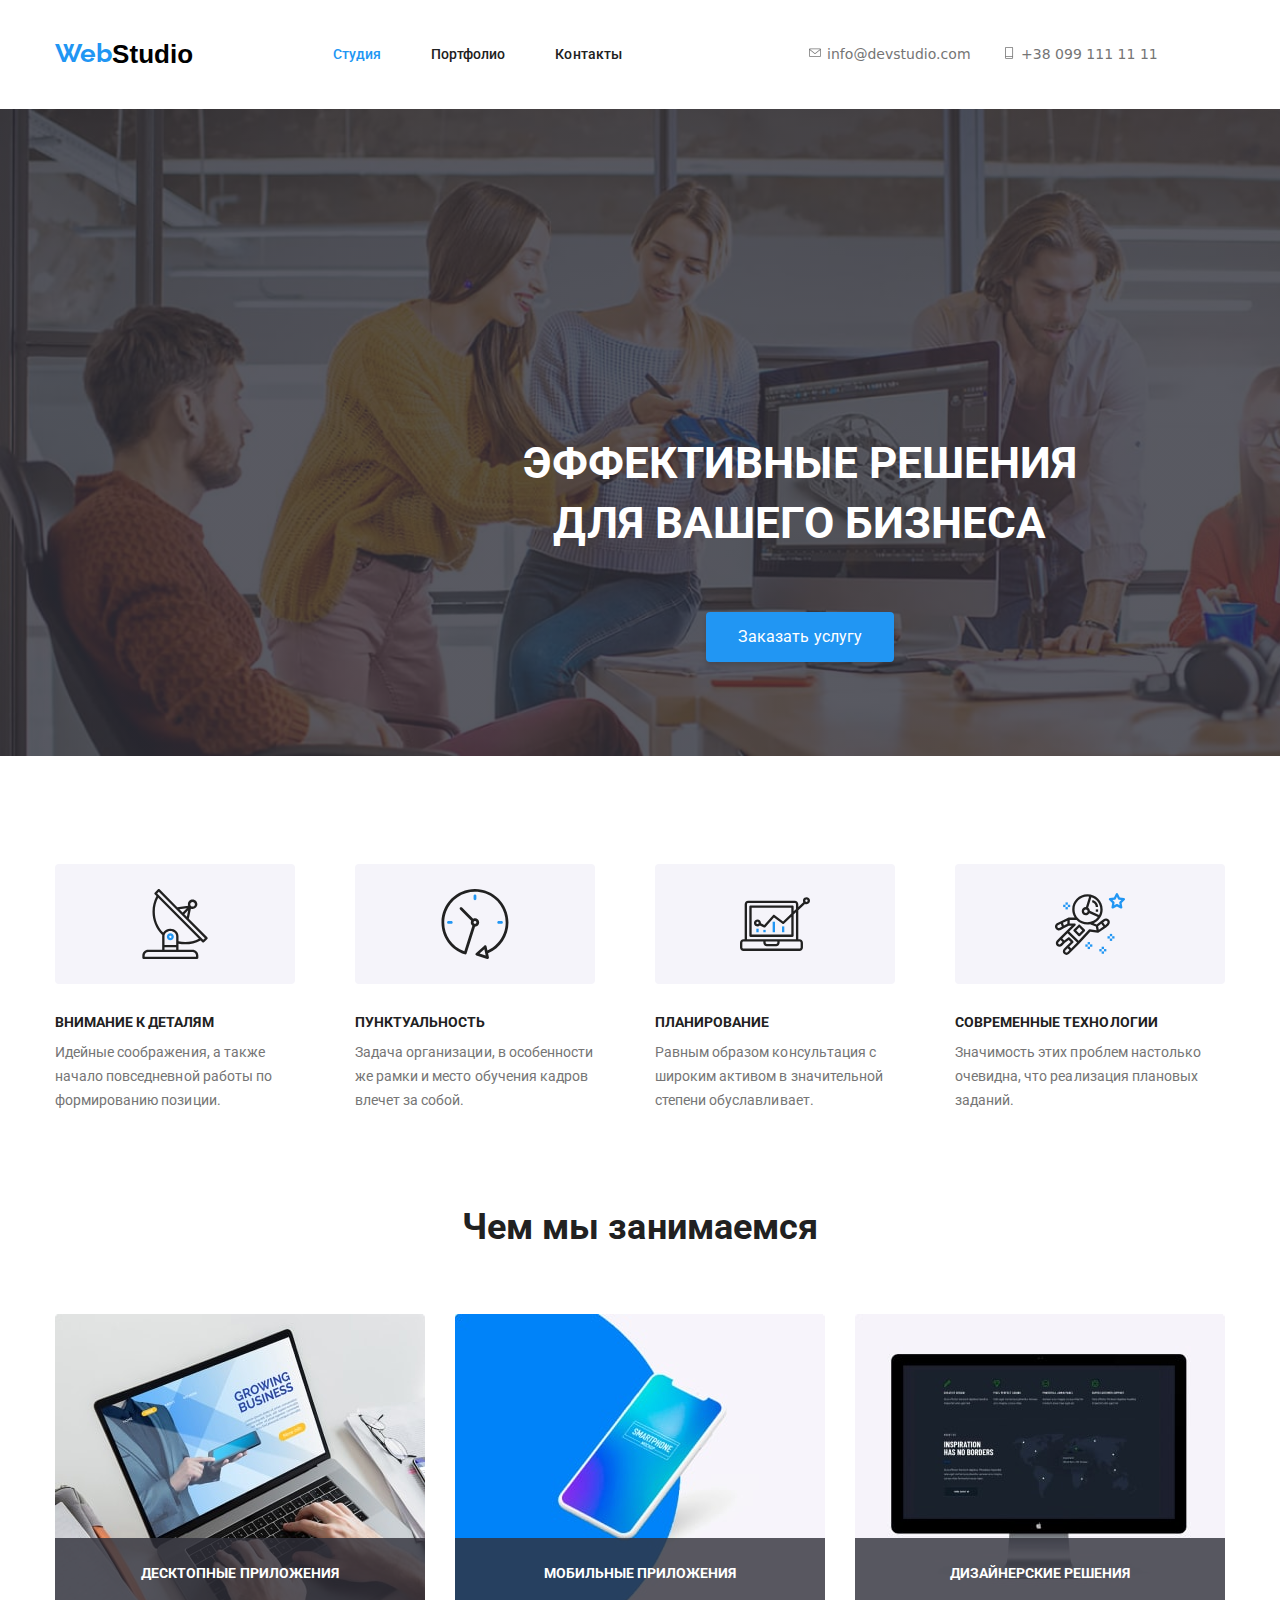
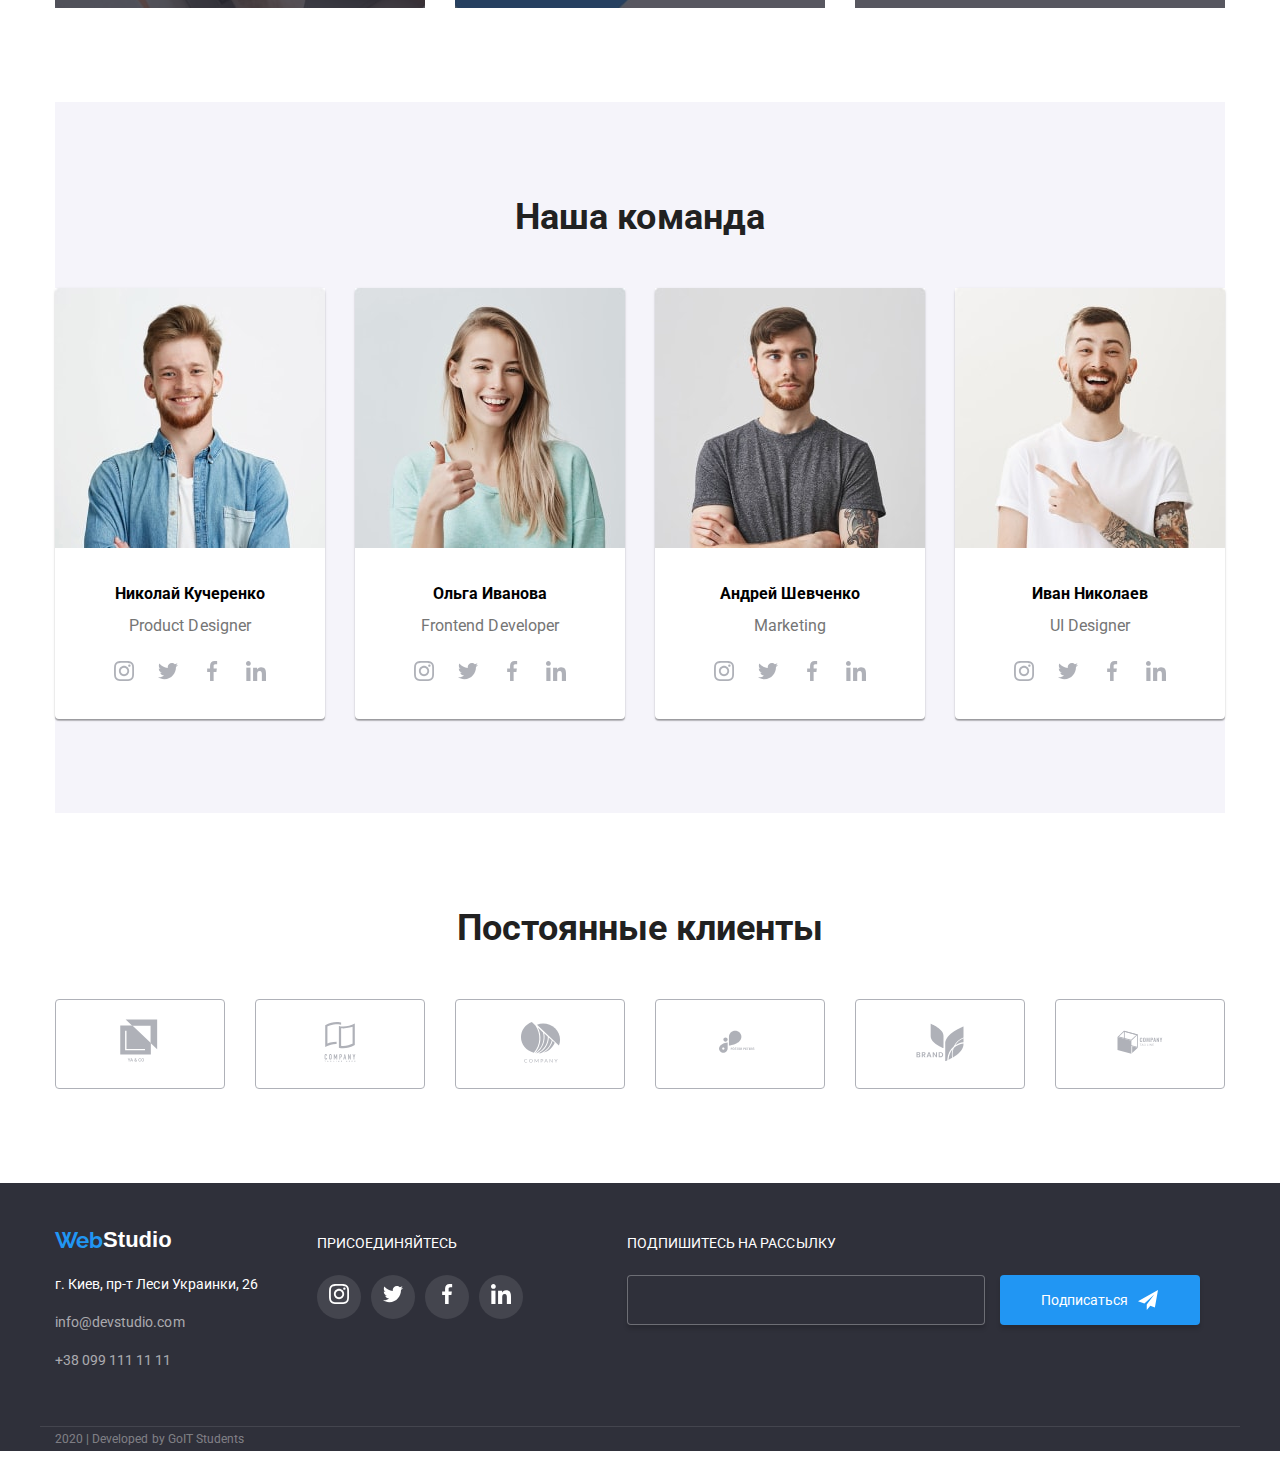
==== commit 60360384: "Вноcит коррект в конструкцию" ====
--- a/index.html
+++ b/index.html
@@ -44,20 +44,19 @@
           <ul class="contacts list">
             <li class="items">
               <a href="malito:info@devstudio.com" class="link">
-          <svg class="contacts-icon">
-            <use href="./img/symbol-defs-non.svg#icon-envelope"></use>
-          </svg>
-              info@devstudio.com
+                <svg class="contacts-icon">
+                  <use href="./img/symbol-defs-non.svg#icon-envelope"></use>
+                </svg>
+                info@devstudio.com
               </a>
             </li>
             <li class="items">
-                    <a href="tel:+38096 111 11 11" class="link">
-                      <svg class="contacts-icon">
-                        <use href="./img/symbol-defs-non.svg#icon-phone"></use>
-                  
-                  </svg>              
-                +38 099 111 11 11 </a>
-                
+              <a href="tel:+3809611111 11" class="link">
+                <svg class="contacts-icon">
+                  <use href="./img/symbol-defs-non.svg#icon-phone"></use>
+                </svg>
+                +38 099 111 11 11
+              </a>
             </li>
           </ul>
         </div>
@@ -69,23 +68,23 @@
     <main>
       <!--START-->
       <section class="section hero">
-      <div class="container">
-        <h1 class="hero-title">ЭФФЕКТИВНЫЕ РЕШЕНИЯ ДЛЯ ВАШЕГО БИЗНЕСА</h1>
-        <button class="hero-button">Заказать услугу</button>
+        <div class="container">
+          <h1 class="hero-title">ЭФФЕКТИВНЫЕ РЕШЕНИЯ ДЛЯ ВАШЕГО БИЗНЕСА</h1>
+          <button class="hero-button">Заказать услугу</button>
+        </div>
       </section>
-      </div>
 
       <!--ADVANTAGES-->
       <div class="container">
-      <section class="section features">
-           <ul class="advantages list">
+        <section class="section features">
+          <ul class="advantages list">
             <li class="details">
-              <div class="advantages-image"> 
+              <div class="advantages-image">
                 <svg class="icon">
-                <use href="./img/symbol-defs-non.svg#icon-antenna"></use>
+                  <use href="./img/symbol-defs-non.svg#icon-antenna"></use>
                 </svg>
               </div>
-               <h2 class="section-item">ВНИМАНИЕ К ДЕТАЛЯМ</h2>
+              <h2 class="section-item">ВНИМАНИЕ К ДЕТАЛЯМ</h2>
               <p class="section-text">
                 Идейные соображения, а также начало повседневной работы по
                 формированию позиции.
@@ -98,7 +97,7 @@
                   <use href="./img/symbol-defs-non.svg#icon-clock"></use>
                 </svg>
               </div>
-            <h2 class="section-item">ПУНКТУАЛЬНОСТЬ</h2>
+              <h2 class="section-item">ПУНКТУАЛЬНОСТЬ</h2>
               <p class="section-text">
                 Задача организации, в особенности же рамки и место обучения
                 кадров влечет за собой.
@@ -121,7 +120,7 @@
                 <svg class="icon">
                   <use href="./img/symbol-defs-non.svg#icon-astronaut"></use>
                 </svg>
-                </div>
+              </div>
               <h2 class="section-item">СОВРЕМЕННЫЕ ТЕХНОЛОГИИ</h2>
               <p class="section-text">
                 Значимость этих проблем настолько очевидна, что реализация
@@ -134,8 +133,8 @@
 
       <!--INFO ABOUT COMPANY -->
       <div class="container">
-<section class="section aboutcompany">
-         <h2 class="section-title">Чем мы занимаемся</h2>
+        <section class="section aboutcompany">
+          <h2 class="section-title">Чем мы занимаемся</h2>
           <ul class="works list">
             <li class="occupation box1">
               <a href="/">
@@ -144,7 +143,7 @@
             </li>
             <li class="occupation box2">
               <a href="/">
-                 <h3 class="section-title-company">МОБИЛЬНЫЕ ПРИЛОЖЕНИЯ</h3>
+                <h3 class="section-title-company">МОБИЛЬНЫЕ ПРИЛОЖЕНИЯ</h3>
               </a>
             </li>
             <li class="occupation box3">
@@ -153,9 +152,8 @@
               </a>
             </li>
           </ul>
-          </div>
         </section>
-      
+      </div>
 
       <!--TEAM-->
       <div class="container">
@@ -169,28 +167,35 @@
               <ul class="social list">
                 <li class="links">
                   <a href="/">
-                  <svg class="social-icon">
-                  <use href="./img/symbol-defs-non.svg#icon-instagram2"></use>
-                  </svg>
-                  </a>
-                </li>
-                <li class="links">
-                  <a href="/">
-                  <svg class="social-icon">
-                    <use href="./img/symbol-defs-non.svg#icon-twitter1"></use>
-                  </svg>
-                  </a>
-                </li>
-                <li class="links">
-                  <a href="/">
-                    <svg class="social-icon">
-                      <use href="./img/symbol-defs-non.svg#icon-facebook1"></use>
-                    </svg></a>
-                </li>
-                <li class="links">
-                  <svg class="social-icon">
-                    <use href="./img/symbol-defs-non.svg#icon-linkedin1"></use>
-                  </svg></a>
+                    <svg class="social-icon">
+                      <use
+                        href="./img/symbol-defs-non.svg#icon-instagram2"
+                      ></use>
+                    </svg>
+                  </a>
+                </li>
+                <li class="links">
+                  <a href="/">
+                    <svg class="social-icon">
+                      <use href="./img/symbol-defs-non.svg#icon-twitter1"></use>
+                    </svg>
+                  </a>
+                </li>
+                <li class="links">
+                  <a href="/">
+                    <svg class="social-icon">
+                      <use
+                        href="./img/symbol-defs-non.svg#icon-facebook1"
+                      ></use></svg
+                  ></a>
+                </li>
+                <li class="links">
+                  <a href="/">
+                    <svg class="social-icon">
+                      <use
+                        href="./img/symbol-defs-non.svg#icon-linkedin1"
+                      ></use></svg
+                  ></a>
                 </li>
               </ul>
             </li>
@@ -202,7 +207,9 @@
                 <li class="links">
                   <a href="/">
                     <svg class="social-icon">
-                      <use href="./img/symbol-defs-non.svg#icon-instagram2"></use>
+                      <use
+                        href="./img/symbol-defs-non.svg#icon-instagram2"
+                      ></use>
                     </svg>
                   </a>
                 </li>
@@ -216,16 +223,21 @@
                 <li class="links">
                   <a href="/">
                     <svg class="social-icon">
-                      <use href="./img/symbol-defs-non.svg#icon-facebook1"></use>
-                    </svg></a>
-                </li>
-                <li class="links">
-                  <svg class="social-icon">
-                    <use href="./img/symbol-defs-non.svg#icon-linkedin1"></use>
-                  </svg></a>
+                      <use
+                        href="./img/symbol-defs-non.svg#icon-facebook1"
+                      ></use></svg
+                  ></a>
+                </li>
+                <li class="links">
+                  <a href="/">
+                    <svg class="social-icon">
+                      <use
+                        href="./img/symbol-defs-non.svg#icon-linkedin1"
+                      ></use></svg
+                  ></a>
                 </li>
               </ul>
-              </li>
+            </li>
             <li class="members">
               <img src="img/tk3-min.jpg" alt="Андрей Шевченко" width="270" />
               <h3 class="name">Андрей Шевченко</h3>
@@ -234,7 +246,9 @@
                 <li class="links">
                   <a href="/">
                     <svg class="social-icon">
-                      <use href="./img/symbol-defs-non.svg#icon-instagram2"></use>
+                      <use
+                        href="./img/symbol-defs-non.svg#icon-instagram2"
+                      ></use>
                     </svg>
                   </a>
                 </li>
@@ -248,16 +262,21 @@
                 <li class="links">
                   <a href="/">
                     <svg class="social-icon">
-                      <use href="./img/symbol-defs-non.svg#icon-facebook1"></use>
-                    </svg></a>
-                </li>
-                <li class="links">
-                  <svg class="social-icon">
-                    <use href="./img/symbol-defs-non.svg#icon-linkedin1"></use>
-                  </svg></a>
+                      <use
+                        href="./img/symbol-defs-non.svg#icon-facebook1"
+                      ></use></svg
+                  ></a>
+                </li>
+                <li class="links">
+                  <a href="/">
+                    <svg class="social-icon">
+                      <use
+                        href="./img/symbol-defs-non.svg#icon-linkedin1"
+                      ></use></svg
+                  ></a>
                 </li>
               </ul>
-              </li>
+            </li>
             <li class="members">
               <img src="img/tk4-min.jpg" alt="Иван Николаев" width="270" />
               <h3 class="name">Иван Николаев</h3>
@@ -266,7 +285,9 @@
                 <li class="links">
                   <a href="/">
                     <svg class="social-icon">
-                      <use href="./img/symbol-defs-non.svg#icon-instagram2"></use>
+                      <use
+                        href="./img/symbol-defs-non.svg#icon-instagram2"
+                      ></use>
                     </svg>
                   </a>
                 </li>
@@ -280,129 +301,143 @@
                 <li class="links">
                   <a href="/">
                     <svg class="social-icon">
-                      <use href="./img/symbol-defs-non.svg#icon-facebook1"></use>
-                    </svg></a>
-                </li>
-                <li class="links">
-                  <svg class="social-icon">
-                    <use href="./img/symbol-defs-non.svg#icon-linkedin1"></use>
-                  </svg></a>
+                      <use
+                        href="./img/symbol-defs-non.svg#icon-facebook1"
+                      ></use></svg
+                  ></a>
+                </li>
+                <li class="links">
+                  <a href="/">
+                    <svg class="social-icon">
+                      <use
+                        href="./img/symbol-defs-non.svg#icon-linkedin1"
+                      ></use></svg
+                  ></a>
                 </li>
               </ul>
-              </li>
+            </li>
+          </ul>
         </section>
       </div>
 
       <!--CUSTOMERS-->
       <div class="container">
-      <section class="section partners">
-        <h2 class="section-title">Постоянные клиенты</h2>
-        <ul class="customers list">
-          <li class="examples">
-            <a href="/">
+        <section class="section partners">
+          <h2 class="section-title">Постоянные клиенты</h2>
+          <ul class="customers list">
+            <li class="examples">
+              <a href="/">
                 <svg class="customers-icon" width="45px" height="50px">
-                <use href="./img/symbol-defs-non.svg#icon-client1"></use>
-              </svg>
-              </a>
-          </li>
-          <li class="examples">
-            <a href="/">
-              <svg class="customers-icon" width="40px" height="52px">
-                <use href="./img/symbol-defs-non.svg#icon-client2"></use>
-              </svg>
-            </a>
-          </li>
-          <li class="examples">
-            <a href="/">
-              <svg class="customers-icon" width="41px" height="43px">
-                <use href="./img/symbol-defs-non.svg#icon-client3"></use>
-              </svg> </a>
-          </li>
-          <li class="examples">
-            <a href="/">
-              <svg class="customers-icon" width="80px" height="42px">
-                <use href="./img/symbol-defs-non.svg#icon-client4"></use>
-              </svg></a>
-          </li>
-          <li class="examples">
-            <a href="/">
-              <svg class="customers-icon" width="60px" height="47px">
-                <use href="./img/symbol-defs-non.svg#icon-client5"></use>
-              </svg></a>
-          </li>
-          <li class="examples">
-            <a href="/" class="image">
-              <svg class="customers-icon" width="88px" height="45px">
-                <use href="./img/symbol-defs-non.svg#icon-client6"></use>
-              </svg></a>
-          </li>
-        </ul>
-      </section>
-      
+                  <use href="./img/symbol-defs-non.svg#icon-client1"></use>
+                </svg>
+              </a>
+            </li>
+            <li class="examples">
+              <a href="/">
+                <svg class="customers-icon" width="40px" height="52px">
+                  <use href="./img/symbol-defs-non.svg#icon-client2"></use>
+                </svg>
+              </a>
+            </li>
+            <li class="examples">
+              <a href="/">
+                <svg class="customers-icon" width="41px" height="43px">
+                  <use href="./img/symbol-defs-non.svg#icon-client3"></use>
+                </svg>
+              </a>
+            </li>
+            <li class="examples">
+              <a href="/">
+                <svg class="customers-icon" width="80px" height="42px">
+                  <use href="./img/symbol-defs-non.svg#icon-client4"></use></svg
+              ></a>
+            </li>
+            <li class="examples">
+              <a href="/">
+                <svg class="customers-icon" width="60px" height="47px">
+                  <use href="./img/symbol-defs-non.svg#icon-client5"></use></svg
+              ></a>
+            </li>
+            <li class="examples">
+              <a href="/" class="image">
+                <svg class="customers-icon" width="88px" height="45px">
+                  <use href="./img/symbol-defs-non.svg#icon-client6"></use></svg
+              ></a>
+            </li>
+          </ul>
+        </section>
+      </div>
     </main>
 
     <footer class="footer">
       <div class="footer container">
-             
         <div class="contact-footer list">
           <a href="index.html" class="logo">
             Web <span class="studio"> Studio </span>
           </a>
-        <address class="address-footer list">
-        <p class="addresses-details">г. Киев, пр-т Леси Украинки, 26 </p>
-        <p class="addresses"><a href="malito:info@devstudio.com">info@devstudio.com </a></p>
-        <p class="addresses"><a href="tel:+380961111111"> +38 099 111 11 11</a></p>
-
-        
-        </ul>
-        </address>
+          <address class="address-footer list">
+            <p class="addresses-details">г. Киев, пр-т Леси Украинки, 26</p>
+            <p class="addresses">
+              <a href="malito:info@devstudio.com">info@devstudio.com </a>
+            </p>
+            <p class="addresses">
+              <a href="tel:+380961111111"> +38 099 111 11 11</a>
+            </p>
+          </address>
         </div>
-        
-
-      <div class="info">
-      <p class="join">ПРИСОЕДИНЯЙТЕСЬ</p>
-      <ul class="social-links list">
-        <li class="reference">
-          <svg class="reference-icon">
-          <use href="./img/symbol-defs-non.svg#icon-instagramwhite"></use>
-          </svg></a>
-        </li>
-
-        <li class="reference">
-          <a href="/">
-            <svg class="reference-icon" width="20px">
-              <use href="./img/symbol-defs-non.svg#icon-twitterwhite"></use>
-            </svg></a>
-        </li>
-        <li class="reference">
-          <svg class="reference-icon">
-            <use href="./img/symbol-defs-non.svg#icon-facebookwhite"></use>
-          </svg></a>
-        </li>
-        <li class="reference">
-          <svg class="reference-icon">
-            <use href="./img/symbol-defs-non.svg#icon-linkedinwhite"></use>
-          </svg></a>
-        </li>
-      </ul>
-      </div>
-
-      <div class="distribution">
-      <p class="subscribe">ПОДПИШИТЕСЬ НА РАССЫЛКУ</p>
-      <input class="email" name="/" id="/" />
-      <button class="button-footer"> 
-         Подписаться
-        <svg class="button-icon">
-        <use href="./img/symbol-defs-non.svg#icon-iconsend"></use>
-        </svg> </button>
-      </div>
-  
-
-   
-  </div>
-  
-    <p class="developed container">2020 | Developed by GoIT Students</p>
-  
+
+        <div class="info">
+          <p class="join">ПРИСОЕДИНЯЙТЕСЬ</p>
+          <ul class="social-links list">
+            <li class="reference">
+              <a href="/">
+                <svg class="reference-icon">
+                  <use
+                    href="./img/symbol-defs-non.svg#icon-instagramwhite"
+                  ></use></svg
+              ></a>
+            </li>
+
+            <li class="reference">
+              <a href="/">
+                <svg class="reference-icon" width="20px">
+                  <use
+                    href="./img/symbol-defs-non.svg#icon-twitterwhite"
+                  ></use></svg
+              ></a>
+            </li>
+            <li class="reference">
+              <a href="/">
+                <svg class="reference-icon">
+                  <use
+                    href="./img/symbol-defs-non.svg#icon-facebookwhite"
+                  ></use></svg
+              ></a>
+            </li>
+            <li class="reference">
+              <a href="/">
+                <svg class="reference-icon">
+                  <use
+                    href="./img/symbol-defs-non.svg#icon-linkedinwhite"
+                  ></use></svg
+              ></a>
+            </li>
+          </ul>
+        </div>
+
+        <div class="distribution">
+          <p class="subscribe">ПОДПИШИТЕСЬ НА РАССЫЛКУ</p>
+          <input class="email" name="/" id="/" />
+          <button class="button-footer">
+            Подписаться
+            <svg class="button-icon">
+              <use href="./img/symbol-defs-non.svg#icon-iconsend"></use>
+            </svg>
+          </button>
+        </div>
+      </div>
+
+      <p class="developed container">2020 | Developed by GoIT Students</p>
     </footer>
-    </body>
+  </body>
 </html>
--- a/css/style.css
+++ b/css/style.css
@@ -198,10 +198,10 @@
 }
 .hero-title {
   display: block;
-  margin: 0px;
+  margin-left: auto;
+  margin-right: auto;
   padding-top: 200px;
-  padding-right: 272px;
-  padding-left: 272px;
+  width: 646px;
   padding-bottom: 30px;
   color: var(--white);
   font-family: var(--font-family);
@@ -308,7 +308,6 @@
   width: 70px;
   height: 70px;
 }
-.
 /* background-icon*/
 /*
 .antena::before {
@@ -352,13 +351,11 @@
 }
 */
 
-
-
 /*company options*/
 /*section*/
 
 .aboutcompany {
-  padding-top: 0px;
+  padding-top: 94px;
 }
 
 .works {
@@ -376,19 +373,19 @@
 }
 
 .box1 {
-  background-image: url(/img/box1.jpg);
+  background-image: url(/img/box1-min.jpg);
   width: 370px;
   height: 294px;
 }
 
 .box2 {
-  background-image: url(/img/box2.jpg);
+  background-image: url(/img/box2-min.jpg);
   width: 370px;
   height: 294px;
 }
 
 .box3 {
-  background-image: url(/img/box3.jpg);
+  background-image: url(/img/box3-min.jpg);
   width: 370px;
   height: 294px;
 }
@@ -510,7 +507,7 @@
 
 /*section*/
 .partners {
-  padding-top: 0px;
+  padding-top: 94px;
 }
 
 .customers {
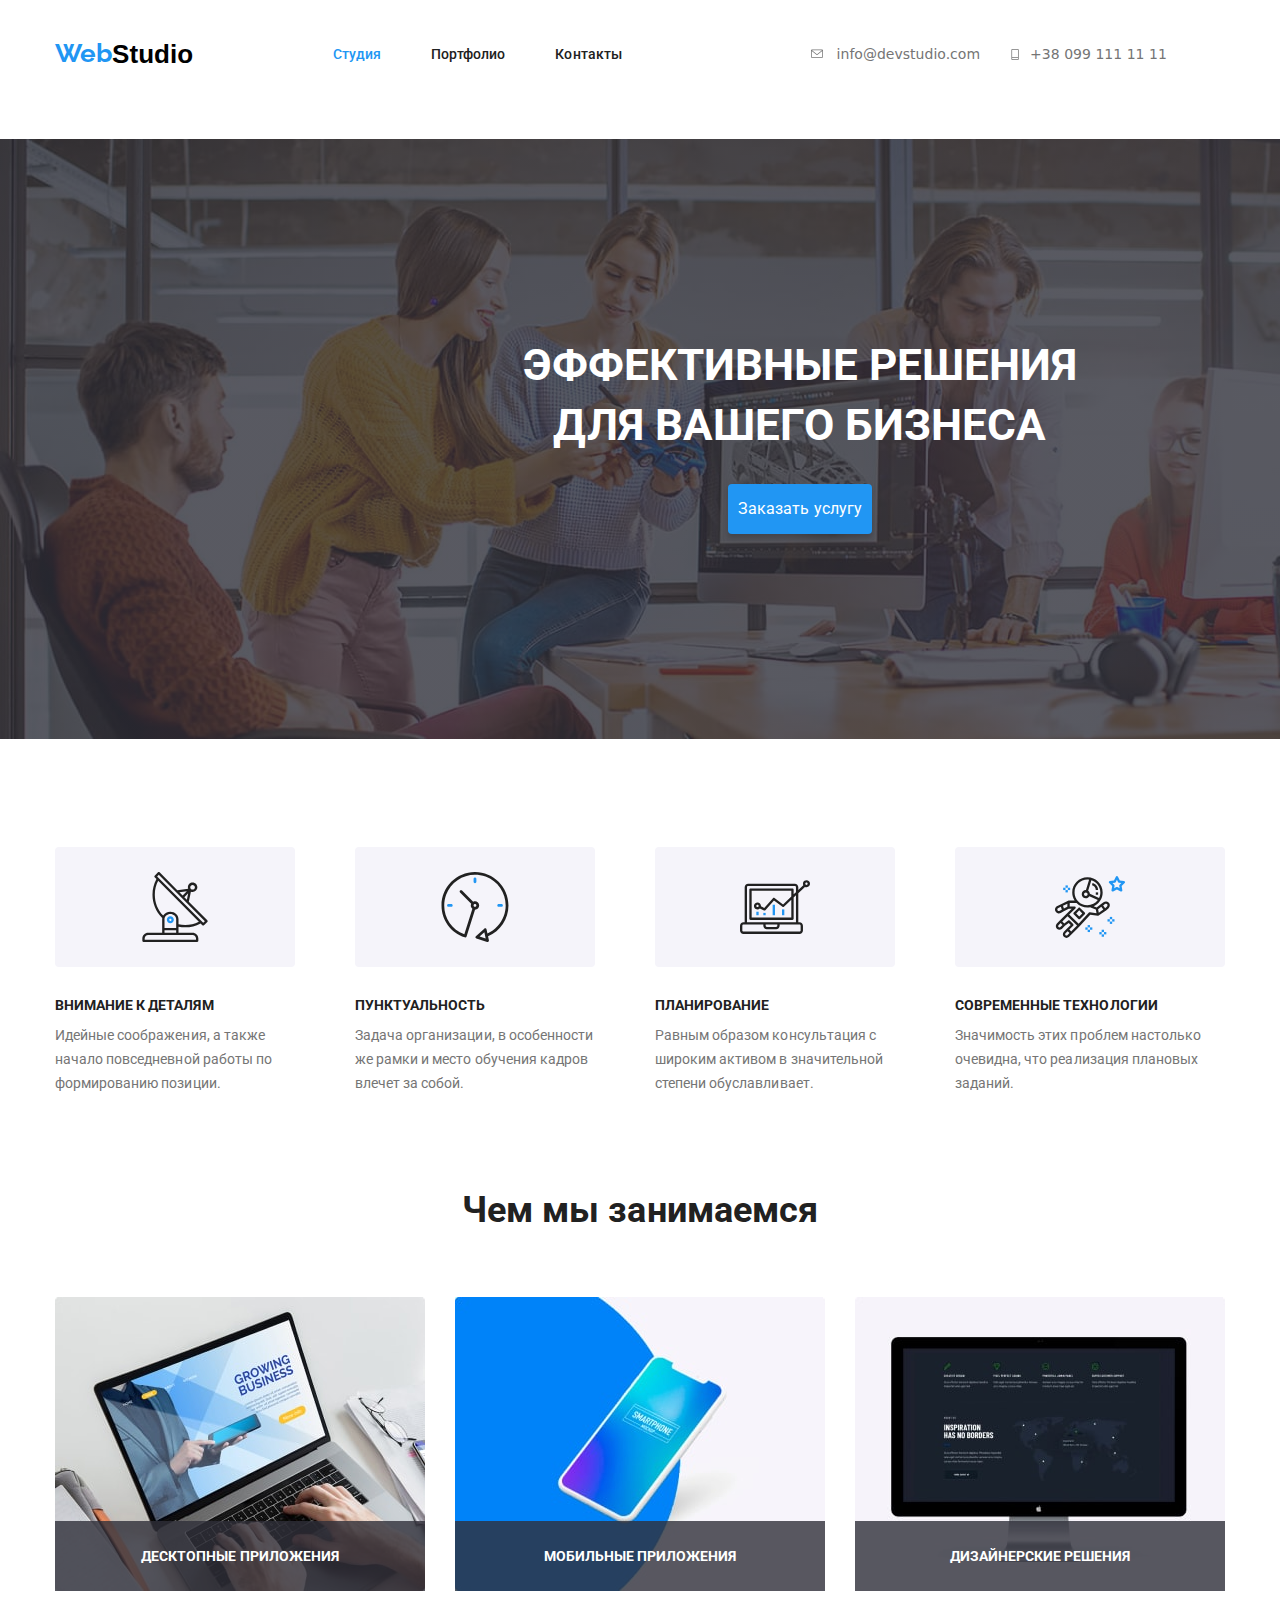
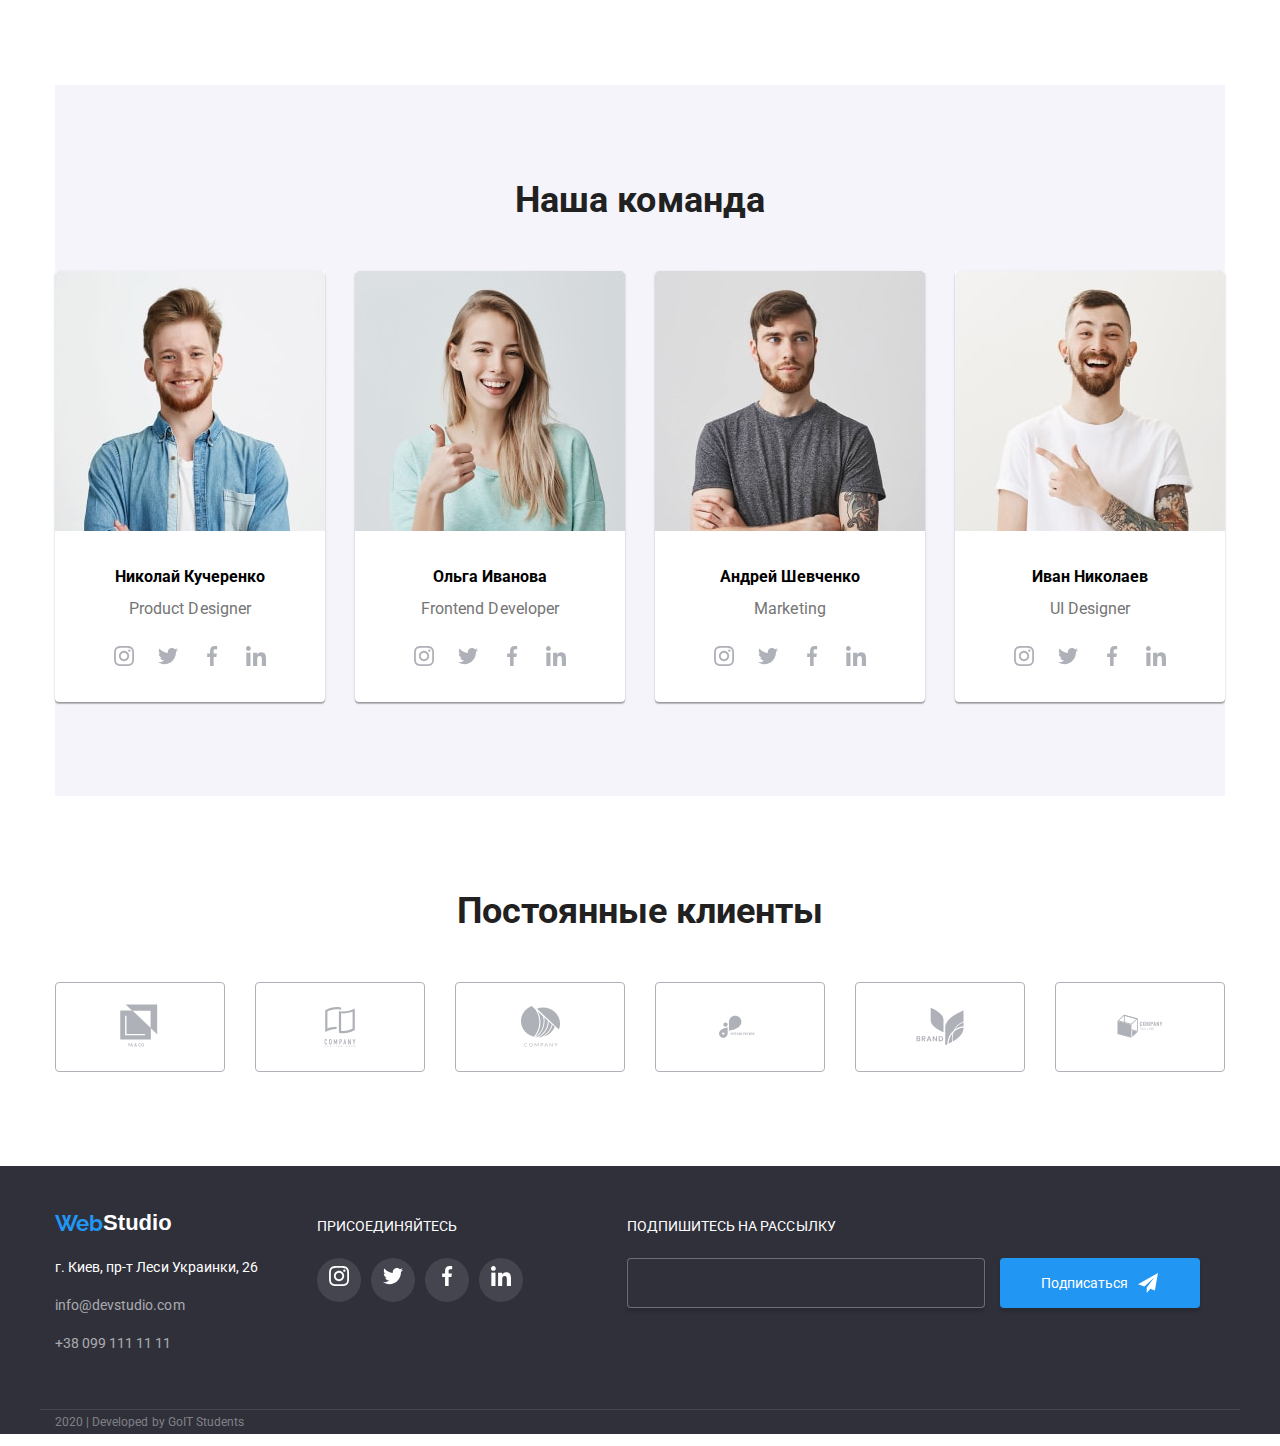
==== commit 13e4d69e: "Вносит корректив в оформление" ====
--- a/index.html
+++ b/index.html
@@ -43,16 +43,16 @@
         <div class="container">
           <ul class="contacts list">
             <li class="items">
-              <a href="malito:info@devstudio.com" class="link">
-                <svg class="contacts-icon">
+              <a href="malito:info@devstudio.com">
+                <svg class="contacts-icon letter">
                   <use href="./img/symbol-defs-non.svg#icon-envelope"></use>
                 </svg>
                 info@devstudio.com
               </a>
             </li>
             <li class="items">
-              <a href="tel:+3809611111 11" class="link">
-                <svg class="contacts-icon">
+              <a href="tel:+380961111111">
+                <svg class="contacts-icon phone">
                   <use href="./img/symbol-defs-non.svg#icon-phone"></use>
                 </svg>
                 +38 099 111 11 11
@@ -326,40 +326,40 @@
           <h2 class="section-title">Постоянные клиенты</h2>
           <ul class="customers list">
             <li class="examples">
-              <a href="/">
+              <a href="#">
                 <svg class="customers-icon" width="45px" height="50px">
                   <use href="./img/symbol-defs-non.svg#icon-client1"></use>
                 </svg>
               </a>
             </li>
             <li class="examples">
-              <a href="/">
+              <a href="#">
                 <svg class="customers-icon" width="40px" height="52px">
                   <use href="./img/symbol-defs-non.svg#icon-client2"></use>
                 </svg>
               </a>
             </li>
             <li class="examples">
-              <a href="/">
+              <a href="#">
                 <svg class="customers-icon" width="41px" height="43px">
                   <use href="./img/symbol-defs-non.svg#icon-client3"></use>
                 </svg>
               </a>
             </li>
             <li class="examples">
-              <a href="/">
+              <a href="#">
                 <svg class="customers-icon" width="80px" height="42px">
                   <use href="./img/symbol-defs-non.svg#icon-client4"></use></svg
               ></a>
             </li>
             <li class="examples">
-              <a href="/">
+              <a href="#">
                 <svg class="customers-icon" width="60px" height="47px">
                   <use href="./img/symbol-defs-non.svg#icon-client5"></use></svg
               ></a>
             </li>
             <li class="examples">
-              <a href="/" class="image">
+              <a href="#" class="image">
                 <svg class="customers-icon" width="88px" height="45px">
                   <use href="./img/symbol-defs-non.svg#icon-client6"></use></svg
               ></a>
--- a/css/style.css
+++ b/css/style.css
@@ -133,7 +133,7 @@
 
 /*contacts */
 .contacts {
-  display: inline-flex;
+  display: flex;
   justify-items: center;
   margin-left: auto;
   text-decoration: none;
@@ -143,22 +143,22 @@
   letter-spacing: 0.02px;
 }
 
-.contacts .item:last-child {
+.contacts .items:last-child {
   margin-right: 0px;
 }
 
-.items .link {
-  display: block;
-  justify-content: center;
+.items a {
+  display: flex;
+  align-items: center;
   padding-top: 32px;
   padding-bottom: 33px;
   margin-right: 30px;
-  margin-bottom: 0px;
+
   text-decoration: none;
   color: var(--dark-grey-color);
 }
-.contacts .link:hover,
-.contacts .link:focus {
+.contacts a:hover,
+.contacts a:focus {
   color: var(--blue);
 }
 .contacts-icon:hover {
@@ -166,14 +166,20 @@
 }
 
 .contacts-icon {
-  display: inline-flex;
-  justify-content: center;
-  align-items: center;
-  border: 0px;
-  width: 16px;
+  display: flex;
+  align-items: center;
+  margin-right: 10px;
+  fill: currentColor;
+}
+
+.phone {
+  width: 10px;
+  height: 11px;
+}
+
+.letter {
+  width: 20px;
   height: 12px;
-  padding: 0px;
-  fill: currentColor;
 }
 
 /* hero*/
@@ -194,15 +200,20 @@
   min-height: 600px;
   margin-left: auto;
   margin-right: auto;
-  padding: 0px;
+}
+
+.section.hero {
+  padding-top: 0px;
+  padding-bottom: 0px;
 }
 .hero-title {
   display: block;
+  justify-items: center;
+  align-items: center;
   margin-left: auto;
   margin-right: auto;
-  padding-top: 200px;
+  padding-top: 196px;
   width: 646px;
-  padding-bottom: 30px;
   color: var(--white);
   font-family: var(--font-family);
   font-size: 44px;
@@ -213,7 +224,7 @@
 
 .hero-button {
   display: inline-flex;
-  padding: 10px 32px;
+  padding: 10px;
   color: var(--white);
   font-size: 16px;
   line-height: 30px;
@@ -473,31 +484,31 @@
   margin-top: 16px;
 }
 
+.links a:hover,
+.links a:focus {
+  background-color: var(--blue);
+}
+
+.social .links a {
+  display: flex;
+  justify-content: center;
+  align-items: center;
+  border-radius: 50%;
+  width: 44px;
+  height: 44px;
+  cursor: pointer;
+}
+
+.social .links a:hover .social-icon,
+.social .links a:focus .social-icon {
+  fill: var(--white);
+}
+
 .social-icon {
   width: 20px;
   height: 20px;
   fill: #afb1b8;
 }
-.social-icon:hover {
-  background-color: var(--blue);
-  fill: var(--white);
-}
-
-.links:hover {
-  border-radius: 50%;
-  background-color: var(--blue);
-  fill: var(--white);
-}
-
-.links {
-  display: flex;
-  justify-content: center;
-  align-items: center;
-  border-radius: 50%;
-  width: 44px;
-  height: 44px;
-  cursor: pointer;
-}
 
 .links:last-child {
   padding-right: 0px;
@@ -522,11 +533,7 @@
   fill: var(--foricon);
 }
 
-.customers-icon:hover {
-  fill: var(--blue);
-}
-
-.examples {
+.examples a {
   display: flex;
   align-items: center;
   justify-content: center;
@@ -537,11 +544,15 @@
   border-radius: 4px;
 }
 
-.examples:hover {
-  border: 1px solid var(--blue);
+.examples a:hover,
+.examples a:focus {
+  border-color: var(--blue);
+}
+
+.examples a:hover .customers-icon,
+.examples a:focus .customers-icon {
   fill: var(--blue);
 }
-
 .examples:last-child {
   margin-right: 0px;
 }
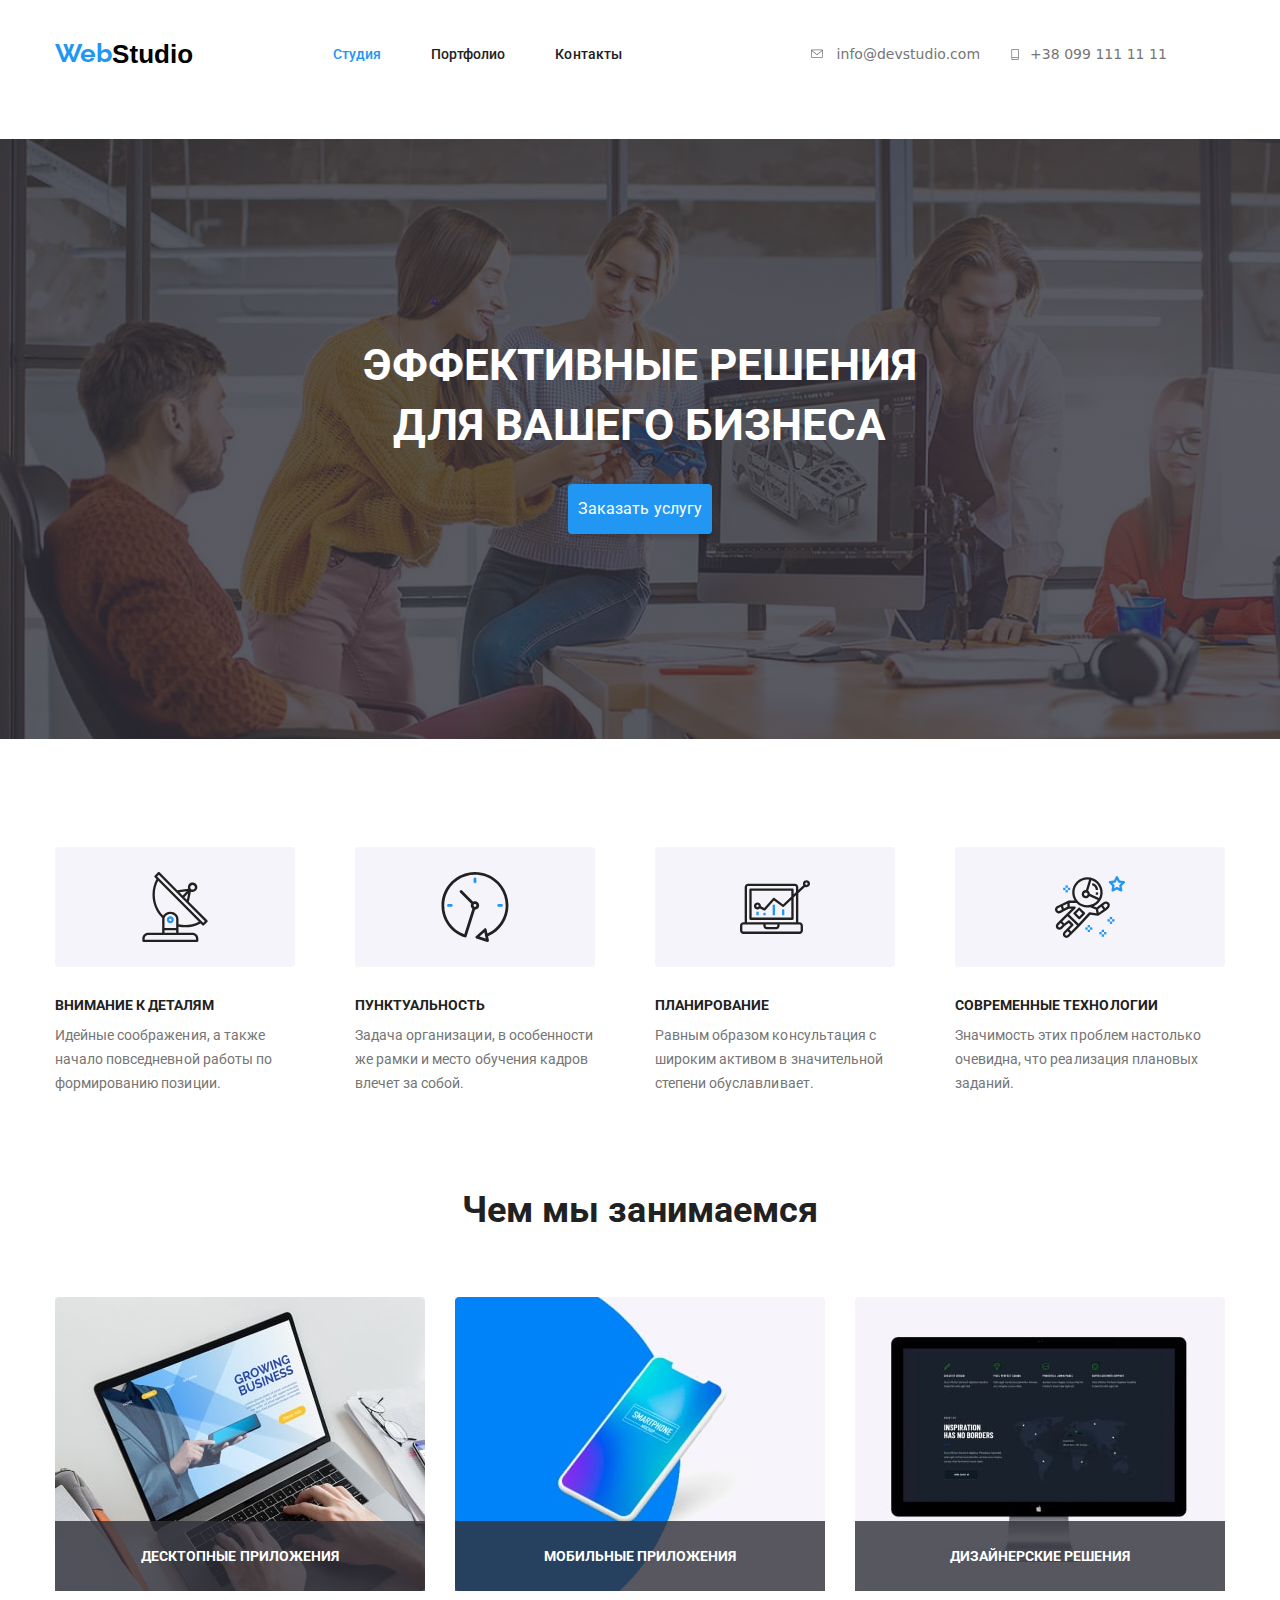
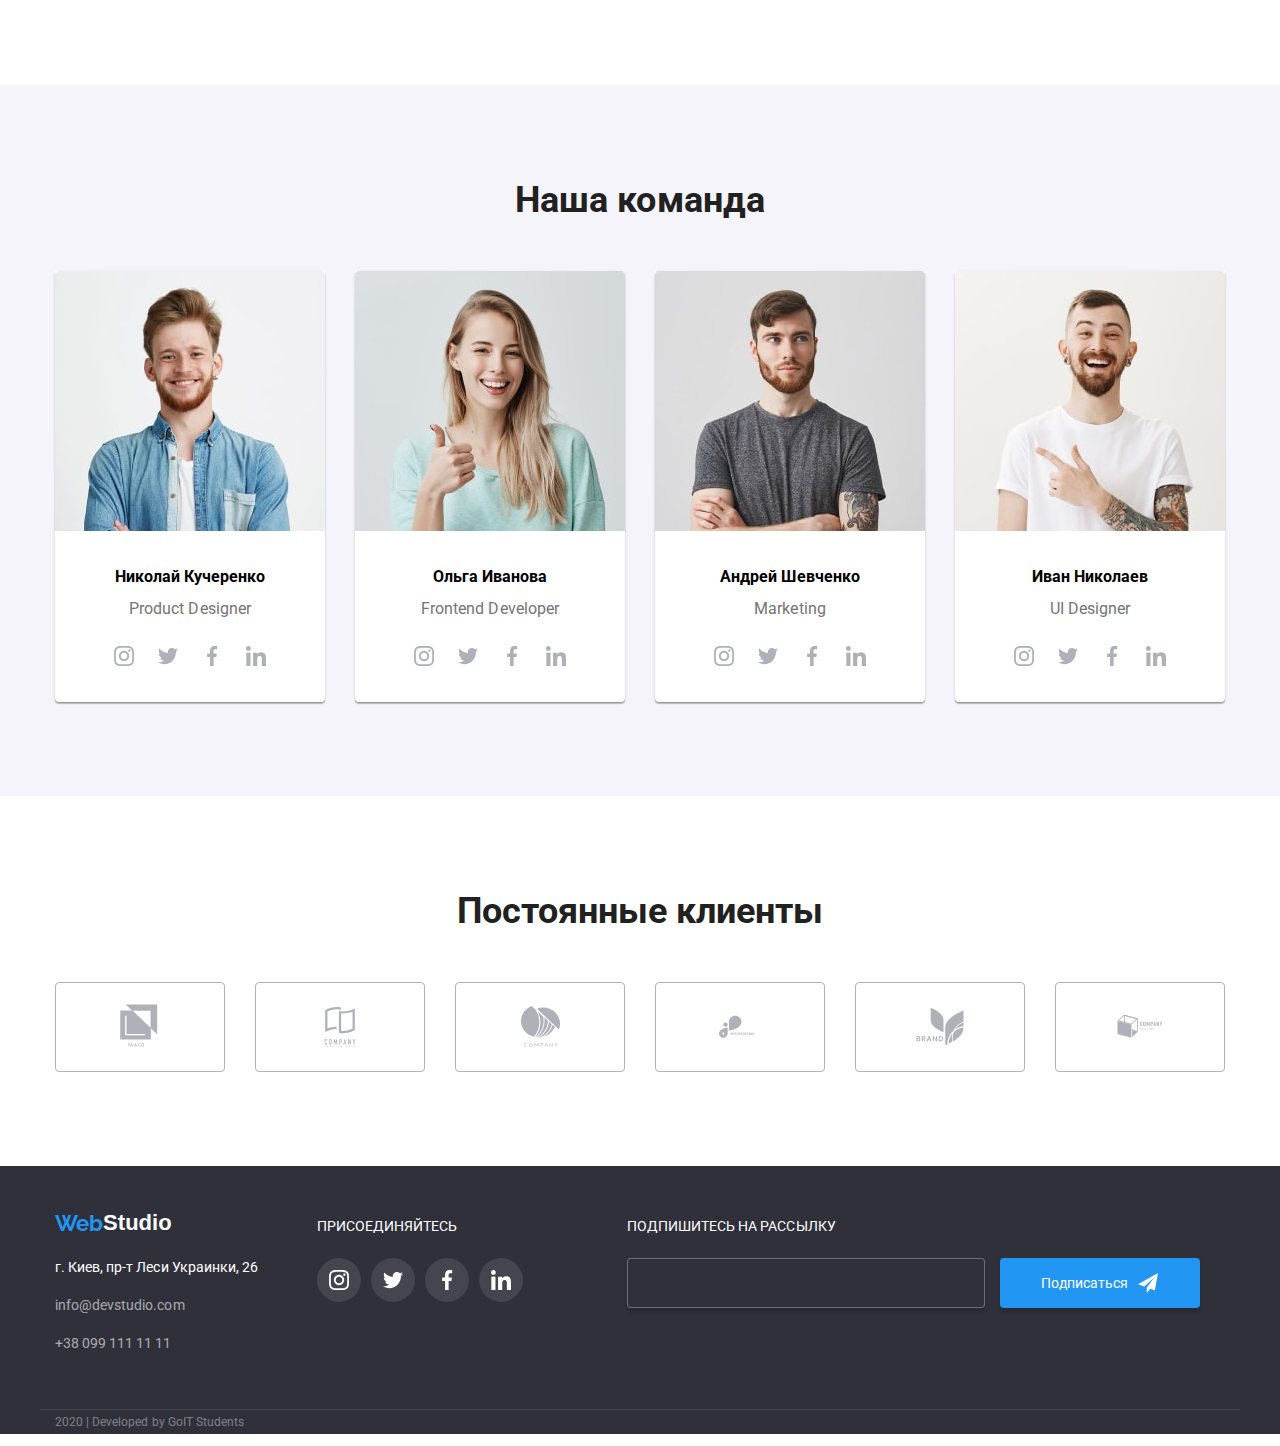
==== commit 58eb1a1c: "Вносит контрольные поправки" ====
--- a/index.html
+++ b/index.html
@@ -156,8 +156,9 @@
       </div>
 
       <!--TEAM-->
-      <div class="container">
-        <section class="ourteam section">
+
+      <section class="ourteam section">
+        <div class="container">
           <h2 class="section-title">Наша команда</h2>
           <ul class="team">
             <li class="members">
@@ -317,8 +318,8 @@
               </ul>
             </li>
           </ul>
-        </section>
-      </div>
+        </div>
+      </section>
 
       <!--CUSTOMERS-->
       <div class="container">
--- a/css/style.css
+++ b/css/style.css
@@ -196,7 +196,7 @@
     url(../img/header_img_sq.jpg);
   background-repeat: no-repeat;
   background-size: cover;
-  min-width: 1600px;
+  max-width: 1600px;
   min-height: 600px;
   margin-left: auto;
   margin-right: auto;
@@ -384,19 +384,19 @@
 }
 
 .box1 {
-  background-image: url(/img/box1-min.jpg);
+  background-image: url("../img/box1-min.jpg");
   width: 370px;
   height: 294px;
 }
 
 .box2 {
-  background-image: url(/img/box2-min.jpg);
+  background-image: url("../img/box2-min.jpg");
   width: 370px;
   height: 294px;
 }
 
 .box3 {
-  background-image: url(/img/box3-min.jpg);
+  background-image: url("../img/box3-min.jpg");
   width: 370px;
   height: 294px;
 }
@@ -763,7 +763,7 @@
   margin-top: 0px;
 }
 
-.reference {
+.reference a {
   display: inline-flex;
   justify-content: center;
   align-items: center;
@@ -781,7 +781,7 @@
   fill: var(--white);
 }
 
-.reference:hover {
+.reference a:hover {
   background-color: var(--blue);
 }
 
